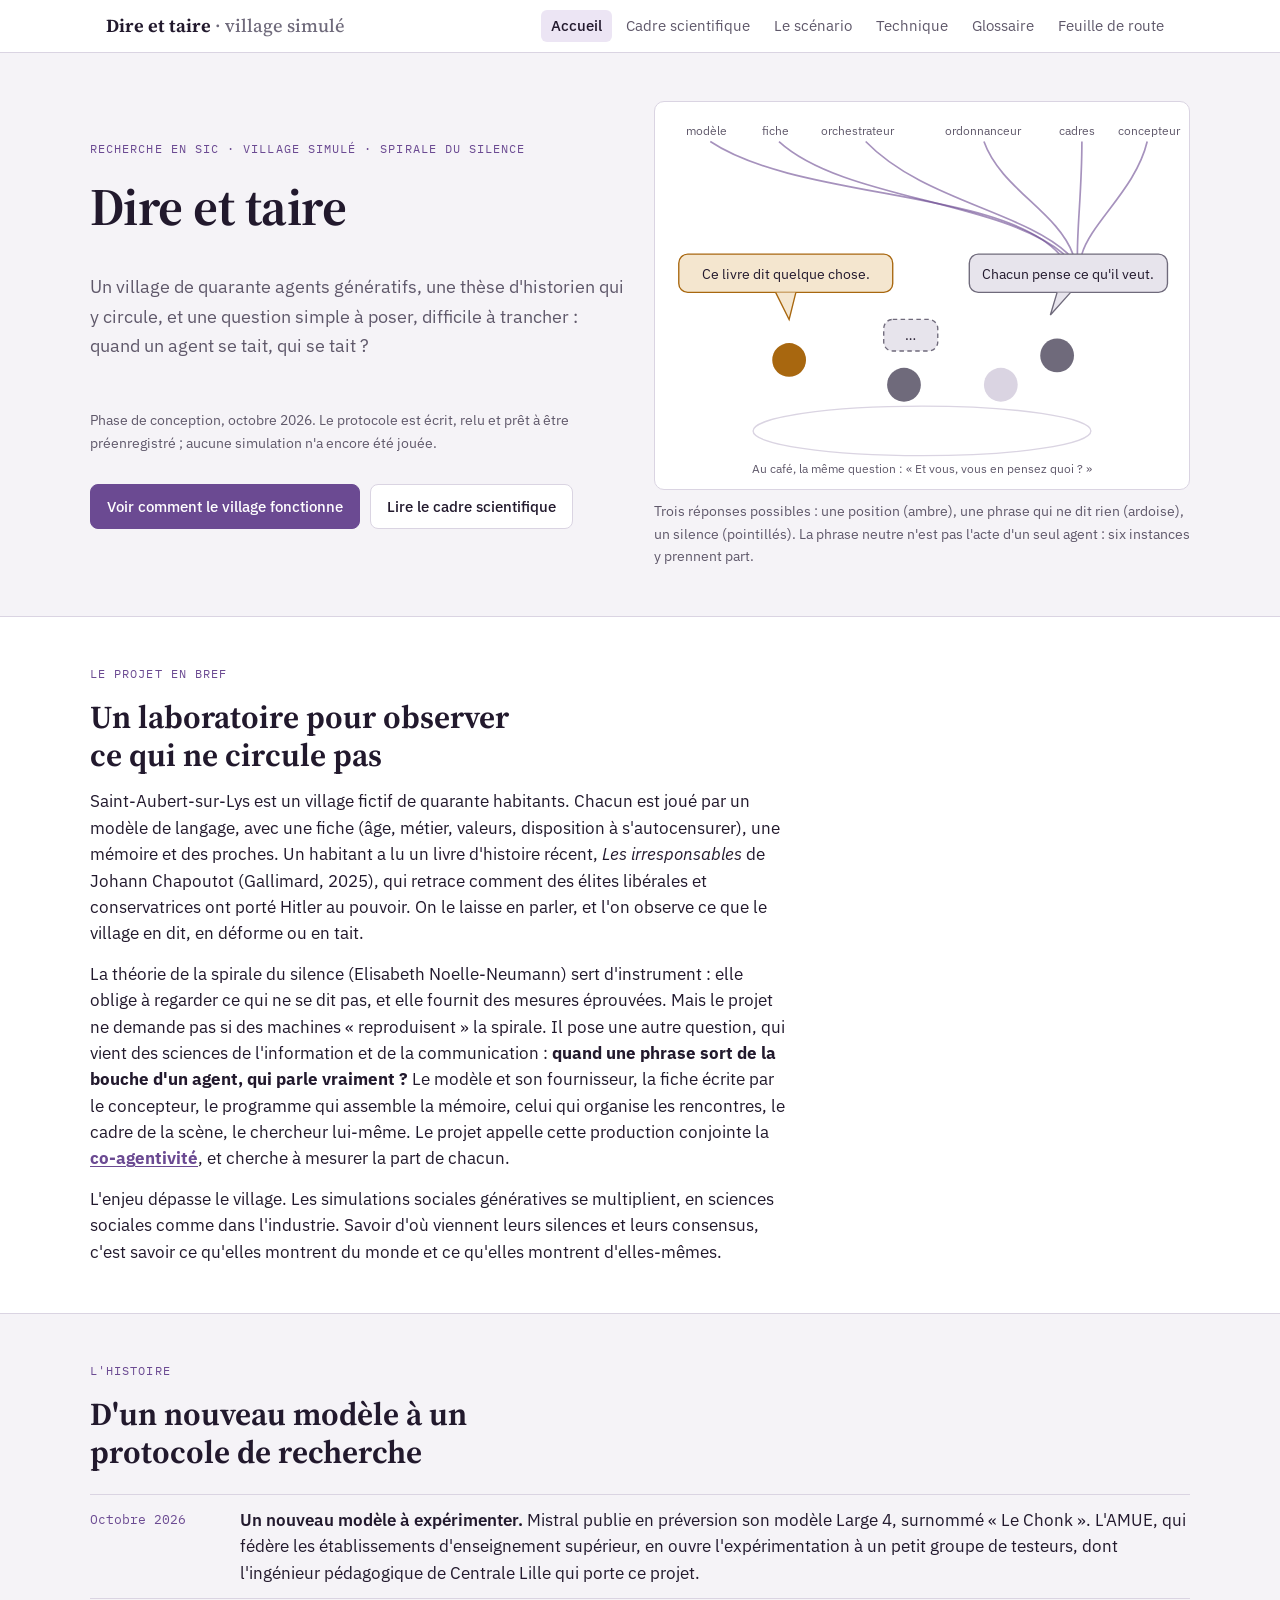
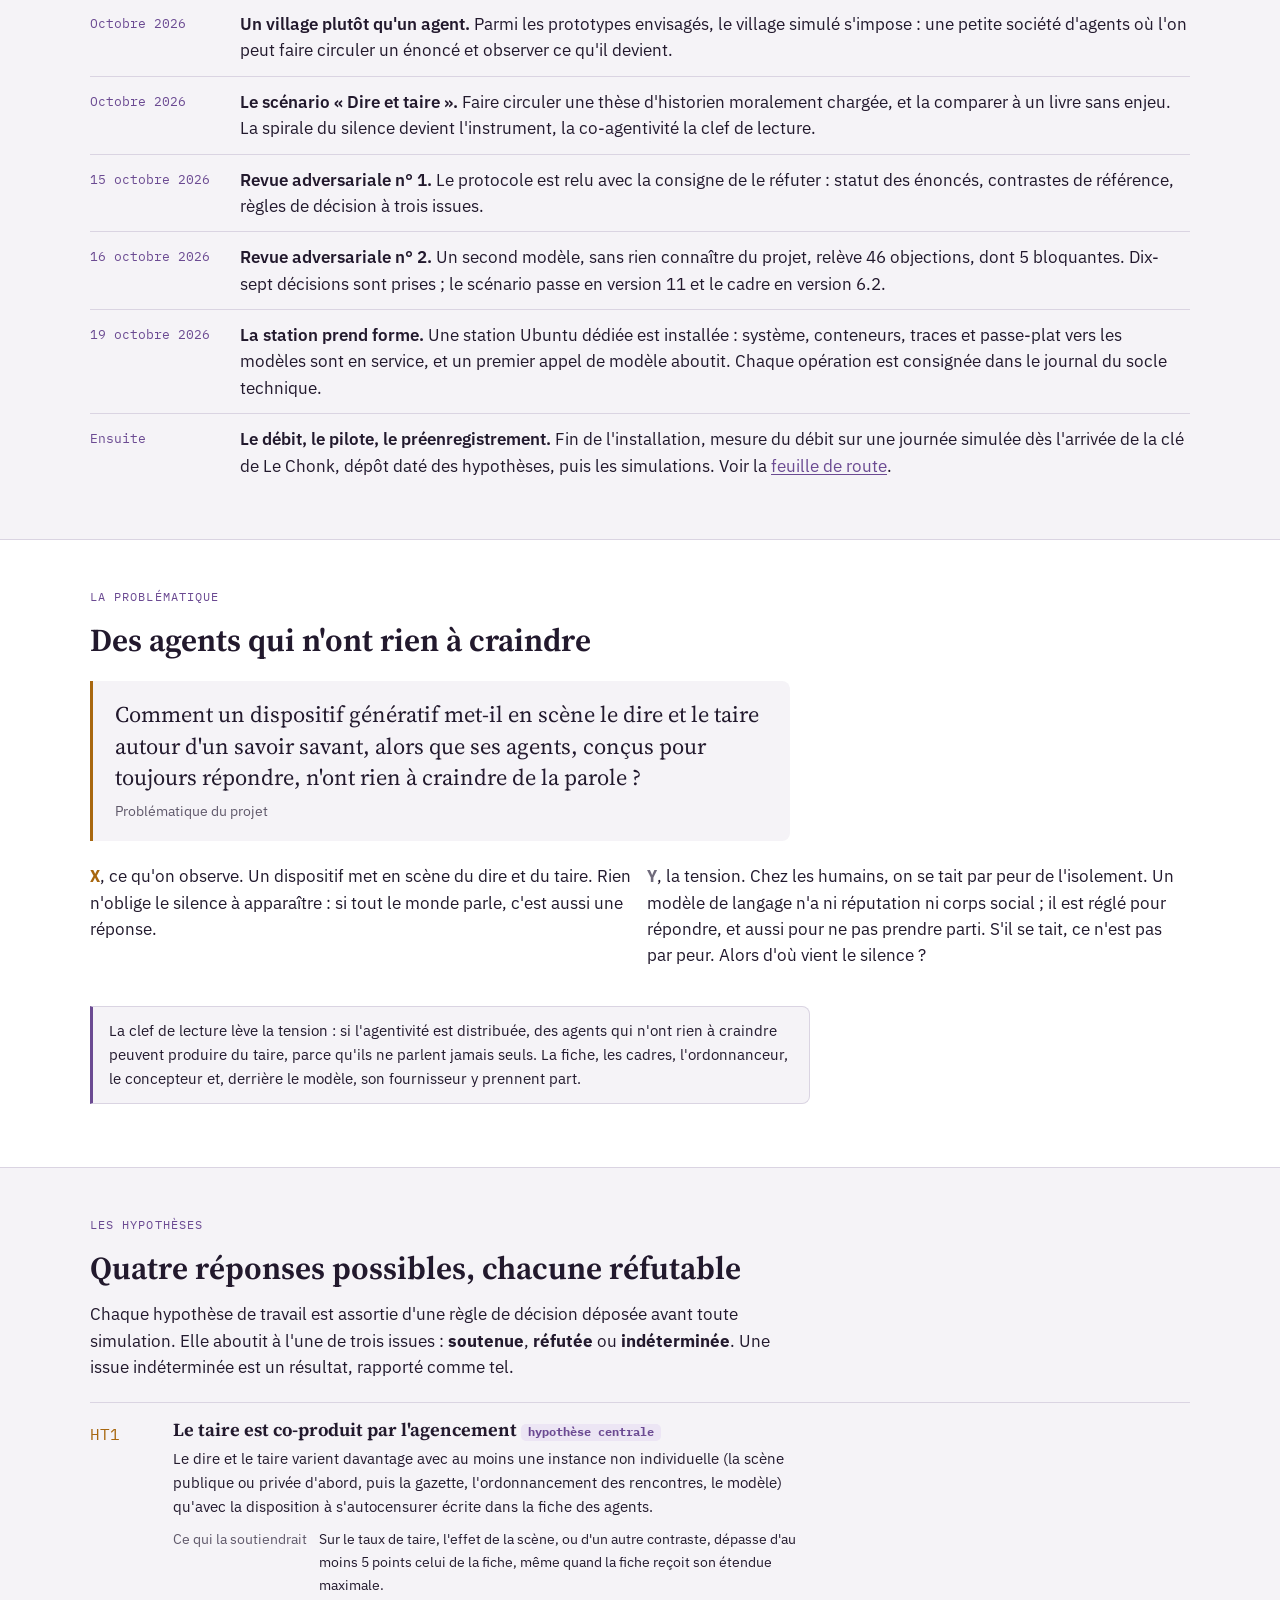
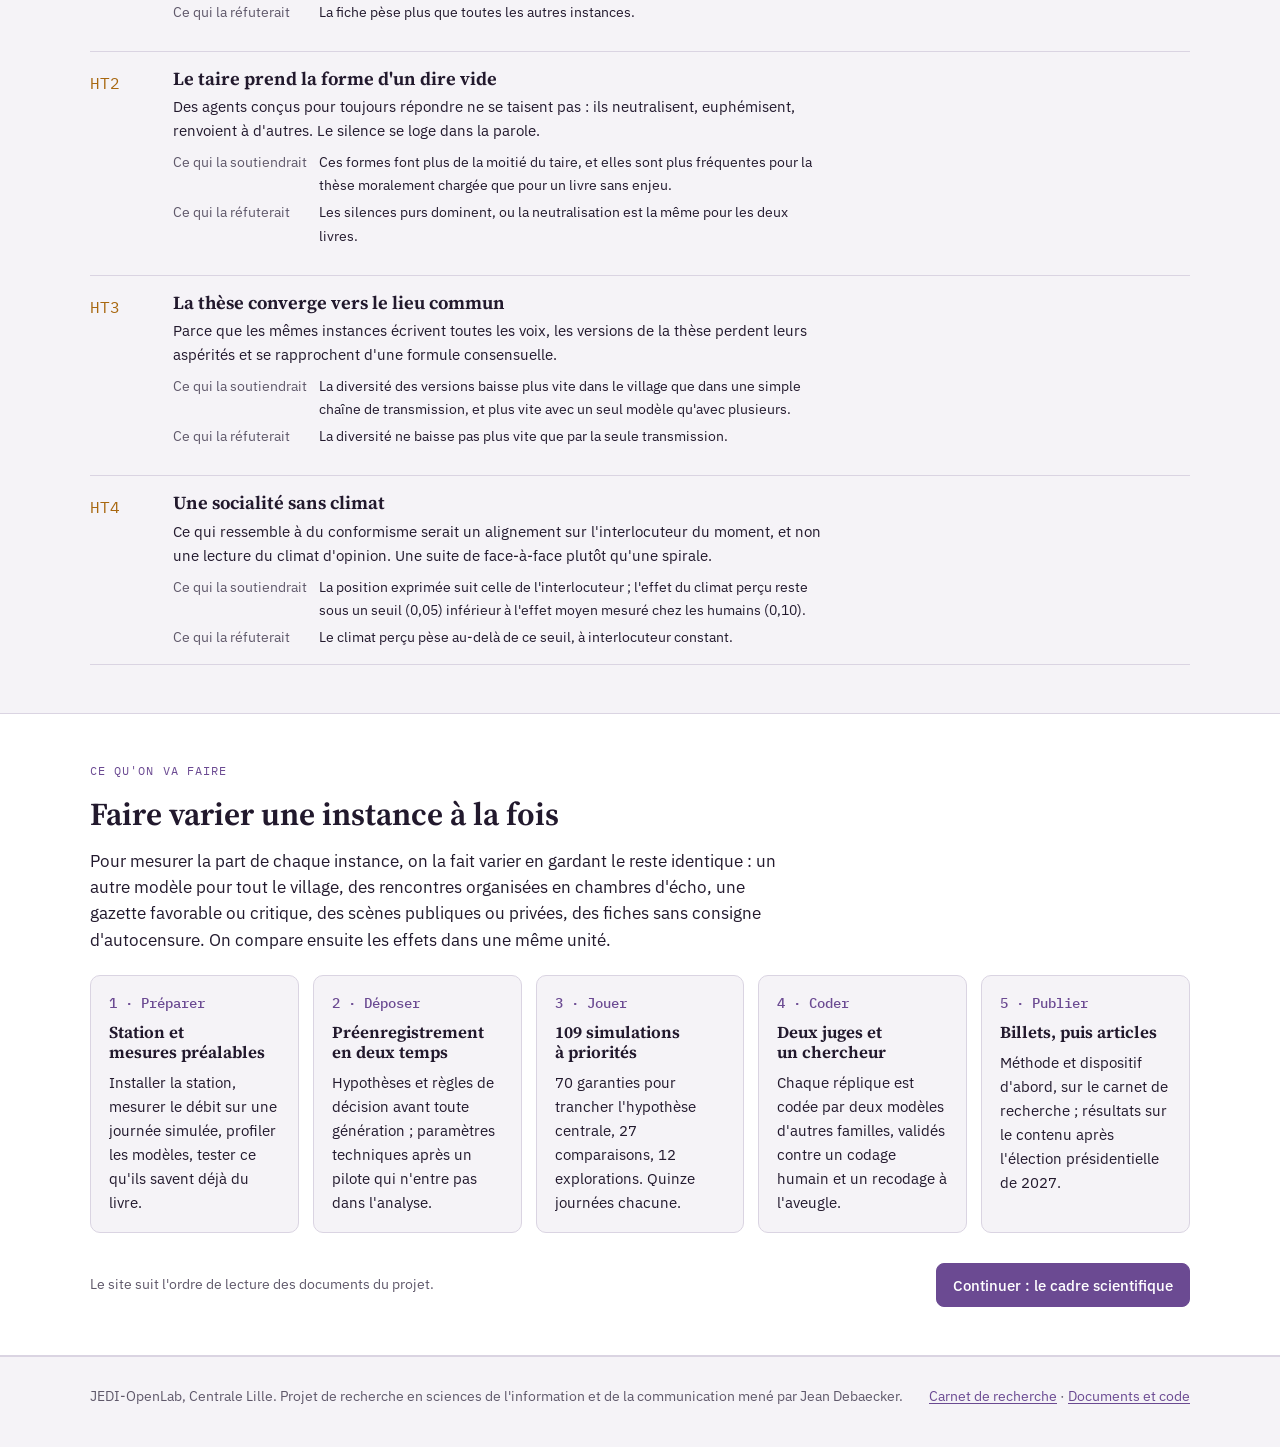
==== site/index.html @ d9a7c8ac "Installation de la station : journal et avancement Socle technique : journal des étapes 1 à 5 (Ubunt" ====
<!doctype html>
<html lang="fr">
<head>
<meta charset="utf-8">
<meta name="viewport" content="width=device-width, initial-scale=1, viewport-fit=cover">
<title>Dire et taire</title>
<meta name="claude:viewport-fit-sides" content="cover">
<meta name="description" content="Dire et taire : un village de 40 agents génératifs pour étudier la circulation d'un savoir savant, le dire et le taire. Recherche en sciences de l'information et de la communication, JEDI-OpenLab, Centrale Lille.">
<link rel="preconnect" href="https://fonts.googleapis.com">
<link rel="preconnect" href="https://fonts.gstatic.com" crossorigin>
<link rel="stylesheet" href="https://fonts.googleapis.com/css2?family=Source+Serif+4:opsz,wght@8..60,500;8..60,650&family=IBM+Plex+Sans:ital,wght@0,400;0,500;0,600;1,400&family=IBM+Plex+Mono:wght@500&display=swap">
<link rel="stylesheet" href="assets/site.css">
</head>
<body>
<nav class="site-nav" aria-label="Sections du site"><div class="in">
<a class="brand" href="index.html">Dire et taire <span>· village simulé</span></a>
<ul><li><a href="index.html" aria-current="page">Accueil</a></li><li><a href="cadre.html">Cadre scientifique</a></li><li><a href="scenario.html">Le scénario</a></li><li><a href="technique.html">Technique</a></li><li><a href="glossaire.html">Glossaire</a></li><li><a href="feuille-de-route.html">Feuille de route</a></li></ul></div></nav>
<main>
<section class="band">
  <div class="wrap" style="grid-template-columns:repeat(auto-fit,minmax(min(100%,420px),1fr));align-items:center;gap:28px">
    <div style="display:grid;gap:16px;min-width:0">
      <div class="eyebrow">Recherche en SIC · village simulé · spirale du silence</div>
      <h1>Dire et taire</h1>
      <p class="lead">Un village de quarante agents génératifs, une thèse d'historien qui y circule, et une question simple à poser, difficile à trancher : quand un agent se tait, qui se tait ?</p>
      <p class="small muted">Phase de conception, octobre 2026. Le protocole est écrit, relu et prêt à être préenregistré ; aucune simulation n'a encore été jouée.</p>
      <div class="row" style="display:flex;flex-wrap:wrap;gap:10px">
        <a class="btn primary" href="scenario.html">Voir comment le village fonctionne</a>
        <a class="btn" href="cadre.html">Lire le cadre scientifique</a>
      </div>
    </div>
    <figure>
      <div class="fig" style="padding:8px">
        <svg viewBox="0 0 460 330" role="img" aria-label="Une scène au café : trois réponses à la même question, une position, une phrase neutre, un silence ; six instances convergent vers la phrase neutre.">
          <g class="t-s mono muted">
            <text x="20" y="22">modèle</text><text x="88" y="22">fiche</text><text x="140" y="22">orchestrateur</text>
            <text x="250" y="22">ordonnanceur</text><text x="352" y="22">cadres</text><text x="404" y="22">concepteur</text>
          </g>
          <g class="edge-v" stroke-opacity=".6">
            <path d="M42 28 C 120 80, 300 70, 352 128"/><path d="M103 28 C 160 80, 300 80, 356 128"/><path d="M180 28 C 230 80, 320 90, 360 128"/>
            <path d="M285 28 C 300 70, 350 90, 364 128"/><path d="M372 28 C 372 70, 368 100, 368 128"/><path d="M430 28 C 420 70, 380 100, 372 128"/>
          </g>
          <rect x="272" y="128" width="176" height="34" rx="8" class="box-s"/>
          <text x="360" y="150" text-anchor="middle" class="t-m">Chacun pense ce qu'il veut.</text>
          <path d="M350 162 L 344 182 L 362 162" class="box-s"/>
          <rect x="14" y="128" width="190" height="34" rx="8" class="box-a"/>
          <text x="109" y="150" text-anchor="middle" class="t-m">Ce livre dit quelque chose.</text>
          <path d="M100 162 L 112 186 L 118 162" class="box-a"/>
          <rect x="196" y="186" width="48" height="28" rx="8" class="box-s dash"/>
          <text x="220" y="204" text-anchor="middle" class="t-m">…</text>
          <ellipse cx="230" cy="285" rx="150" ry="22" class="box"/>
          <g>
            <circle cx="112" cy="222" r="15" class="f-a"/><circle cx="214" cy="244" r="15" class="f-s"/>
            <circle cx="300" cy="244" r="15" class="f-line"/><circle cx="350" cy="218" r="15" class="f-s"/>
          </g>
          <text x="230" y="322" text-anchor="middle" class="t-s muted">Au café, la même question : « Et vous, vous en pensez quoi ? »</text>
        </svg>
      </div>
      <figcaption>Trois réponses possibles : une position (ambre), une phrase qui ne dit rien (ardoise), un silence (pointillés). La phrase neutre n'est pas l'acte d'un seul agent : six instances y prennent part.</figcaption>
    </figure>
  </div>
</section>

<section class="band alt" id="projet">
  <div class="wrap">
    <div class="prose">
      <div class="eyebrow">Le projet en bref</div>
      <h2>Un laboratoire pour observer ce qui ne circule pas</h2>
      <p>Saint-Aubert-sur-Lys est un village fictif de quarante habitants. Chacun est joué par un modèle de langage, avec une fiche (âge, métier, valeurs, disposition à s'autocensurer), une mémoire et des proches. Un habitant a lu un livre d'histoire récent, <i>Les irresponsables</i> de Johann Chapoutot (Gallimard, 2025), qui retrace comment des élites libérales et conservatrices ont porté Hitler au pouvoir. On le laisse en parler, et l'on observe ce que le village en dit, en déforme ou en tait.</p>
      <p>La théorie de la spirale du silence (Elisabeth Noelle-Neumann) sert d'instrument : elle oblige à regarder ce qui ne se dit pas, et elle fournit des mesures éprouvées. Mais le projet ne demande pas si des machines « reproduisent » la spirale. Il pose une autre question, qui vient des sciences de l'information et de la communication : <b>quand une phrase sort de la bouche d'un agent, qui parle vraiment ?</b> Le modèle et son fournisseur, la fiche écrite par le concepteur, le programme qui assemble la mémoire, celui qui organise les rencontres, le cadre de la scène, le chercheur lui-même. Le projet appelle cette production conjointe la <a href="glossaire.html#co-agentivite-en-clair"><b>co-agentivité</b></a>, et cherche à mesurer la part de chacun.</p>
      <p>L'enjeu dépasse le village. Les simulations sociales génératives se multiplient, en sciences sociales comme dans l'industrie. Savoir d'où viennent leurs silences et leurs consensus, c'est savoir ce qu'elles montrent du monde et ce qu'elles montrent d'elles-mêmes.</p>
    </div>
  </div>
</section>

<section class="band" id="histoire">
  <div class="wrap">
    <div class="prose">
      <div class="eyebrow">L'histoire</div>
      <h2>D'un nouveau modèle à un protocole de recherche</h2>
    </div>
    <ol class="timeline">
      <li><time>Octobre 2026</time><p><b>Un nouveau modèle à expérimenter.</b> Mistral publie en préversion son modèle Large 4, surnommé « Le Chonk ». L'AMUE, qui fédère les établissements d'enseignement supérieur, en ouvre l'expérimentation à un petit groupe de testeurs, dont l'ingénieur pédagogique de Centrale Lille qui porte ce projet.</p></li>
      <li><time>Octobre 2026</time><p><b>Un village plutôt qu'un agent.</b> Parmi les prototypes envisagés, le village simulé s'impose : une petite société d'agents où l'on peut faire circuler un énoncé et observer ce qu'il devient.</p></li>
      <li><time>Octobre 2026</time><p><b>Le scénario « Dire et taire ».</b> Faire circuler une thèse d'historien moralement chargée, et la comparer à un livre sans enjeu. La spirale du silence devient l'instrument, la co-agentivité la clef de lecture.</p></li>
      <li><time>15 octobre 2026</time><p><b>Revue adversariale n° 1.</b> Le protocole est relu avec la consigne de le réfuter : statut des énoncés, contrastes de référence, règles de décision à trois issues.</p></li>
      <li><time>16 octobre 2026</time><p><b>Revue adversariale n° 2.</b> Un second modèle, sans rien connaître du projet, relève 46 objections, dont 5 bloquantes. Dix-sept décisions sont prises ; le scénario passe en version 11 et le cadre en version 6.2.</p></li>
      <li><time>19 octobre 2026</time><p><b>La station prend forme.</b> Une station Ubuntu dédiée est installée : système, conteneurs, traces et passe-plat vers les modèles sont en service, et un premier appel de modèle aboutit. Chaque opération est consignée dans le journal du socle technique.</p></li>
      <li><time>Ensuite</time><p><b>Le débit, le pilote, le préenregistrement.</b> Fin de l'installation, mesure du débit sur une journée simulée dès l'arrivée de la clé de Le Chonk, dépôt daté des hypothèses, puis les simulations. Voir la <a href="feuille-de-route.html#avancement">feuille de route</a>.</p></li>
    </ol>
  </div>
</section>

<section class="band alt" id="problematique">
  <div class="wrap">
    <div class="prose">
      <div class="eyebrow">La problématique</div>
      <h2>Des agents qui n'ont rien à craindre</h2>
    </div>
    <blockquote class="thesis">
      <p>Comment un dispositif génératif met-il en scène le dire et le taire autour d'un savoir savant, alors que ses agents, conçus pour toujours répondre, n'ont rien à craindre de la parole ?</p>
      <footer>Problématique du projet</footer>
    </blockquote>
    <div class="xy">
      <div class="prose"><p><b>X</b>, ce qu'on observe. Un dispositif met en scène du dire et du taire. Rien n'oblige le silence à apparaître : si tout le monde parle, c'est aussi une réponse.</p></div>
      <div class="prose y"><p><b>Y</b>, la tension. Chez les humains, on se tait par peur de l'isolement. Un modèle de langage n'a ni réputation ni corps social ; il est réglé pour répondre, et aussi pour ne pas prendre parti. S'il se tait, ce n'est pas par peur. Alors d'où vient le silence ?</p></div>
    </div>
    <p class="note">La clef de lecture lève la tension : si l'agentivité est distribuée, des agents qui n'ont rien à craindre peuvent produire du taire, parce qu'ils ne parlent jamais seuls. La fiche, les cadres, l'ordonnanceur, le concepteur et, derrière le modèle, son fournisseur y prennent part.</p>
  </div>
</section>

<section class="band" id="hypotheses">
  <div class="wrap">
    <div class="prose">
      <div class="eyebrow">Les hypothèses</div>
      <h2>Quatre réponses possibles, chacune réfutable</h2>
      <p>Chaque hypothèse de travail est assortie d'une règle de décision déposée avant toute simulation. Elle aboutit à l'une de trois issues : <b>soutenue</b>, <b>réfutée</b> ou <b>indéterminée</b>. Une issue indéterminée est un résultat, rapporté comme tel.</p>
    </div>
    <div class="ht">
      <article><span class="num">HT1</span><div>
        <h3>Le taire est co-produit par l'agencement <span class="tag">hypothèse centrale</span></h3>
        <p>Le dire et le taire varient davantage avec au moins une instance non individuelle (la scène publique ou privée d'abord, puis la gazette, l'ordonnancement des rencontres, le modèle) qu'avec la disposition à s'autocensurer écrite dans la fiche des agents.</p>
        <dl><dt>Ce qui la soutiendrait</dt><dd>Sur le taux de taire, l'effet de la scène, ou d'un autre contraste, dépasse d'au moins 5 points celui de la fiche, même quand la fiche reçoit son étendue maximale.</dd>
        <dt>Ce qui la réfuterait</dt><dd>La fiche pèse plus que toutes les autres instances.</dd></dl>
      </div></article>
      <article><span class="num">HT2</span><div>
        <h3>Le taire prend la forme d'un dire vide</h3>
        <p>Des agents conçus pour toujours répondre ne se taisent pas : ils neutralisent, euphémisent, renvoient à d'autres. Le silence se loge dans la parole.</p>
        <dl><dt>Ce qui la soutiendrait</dt><dd>Ces formes font plus de la moitié du taire, et elles sont plus fréquentes pour la thèse moralement chargée que pour un livre sans enjeu.</dd>
        <dt>Ce qui la réfuterait</dt><dd>Les silences purs dominent, ou la neutralisation est la même pour les deux livres.</dd></dl>
      </div></article>
      <article><span class="num">HT3</span><div>
        <h3>La thèse converge vers le lieu commun</h3>
        <p>Parce que les mêmes instances écrivent toutes les voix, les versions de la thèse perdent leurs aspérités et se rapprochent d'une formule consensuelle.</p>
        <dl><dt>Ce qui la soutiendrait</dt><dd>La diversité des versions baisse plus vite dans le village que dans une simple chaîne de transmission, et plus vite avec un seul modèle qu'avec plusieurs.</dd>
        <dt>Ce qui la réfuterait</dt><dd>La diversité ne baisse pas plus vite que par la seule transmission.</dd></dl>
      </div></article>
      <article><span class="num">HT4</span><div>
        <h3>Une socialité sans climat</h3>
        <p>Ce qui ressemble à du conformisme serait un alignement sur l'interlocuteur du moment, et non une lecture du climat d'opinion. Une suite de face-à-face plutôt qu'une spirale.</p>
        <dl><dt>Ce qui la soutiendrait</dt><dd>La position exprimée suit celle de l'interlocuteur ; l'effet du climat perçu reste sous un seuil (0,05) inférieur à l'effet moyen mesuré chez les humains (0,10).</dd>
        <dt>Ce qui la réfuterait</dt><dd>Le climat perçu pèse au-delà de ce seuil, à interlocuteur constant.</dd></dl>
      </div></article>
    </div>
  </div>
</section>

<section class="band alt" id="demarche">
  <div class="wrap">
    <div class="prose">
      <div class="eyebrow">Ce qu'on va faire</div>
      <h2>Faire varier une instance à la fois</h2>
      <p>Pour mesurer la part de chaque instance, on la fait varier en gardant le reste identique : un autre modèle pour tout le village, des rencontres organisées en chambres d'écho, une gazette favorable ou critique, des scènes publiques ou privées, des fiches sans consigne d'autocensure. On compare ensuite les effets dans une même unité.</p>
    </div>
    <div class="cards five">
      <div class="card"><span class="code">1 · Préparer</span><h3>Station et mesures préalables</h3><p>Installer la station, mesurer le débit sur une journée simulée, profiler les modèles, tester ce qu'ils savent déjà du livre.</p></div>
      <div class="card"><span class="code">2 · Déposer</span><h3>Préenregistrement en deux temps</h3><p>Hypothèses et règles de décision avant toute génération ; paramètres techniques après un pilote qui n'entre pas dans l'analyse.</p></div>
      <div class="card"><span class="code">3 · Jouer</span><h3>109 simulations à priorités</h3><p>70 garanties pour trancher l'hypothèse centrale, 27 comparaisons, 12 explorations. Quinze journées chacune.</p></div>
      <div class="card"><span class="code">4 · Coder</span><h3>Deux juges et un chercheur</h3><p>Chaque réplique est codée par deux modèles d'autres familles, validés contre un codage humain et un recodage à l'aveugle.</p></div>
      <div class="card"><span class="code">5 · Publier</span><h3>Billets, puis articles</h3><p>Méthode et dispositif d'abord, sur le carnet de recherche ; résultats sur le contenu après l'élection présidentielle de 2027.</p></div>
    </div>
    <div class="next"><span class="muted small">Le site suit l'ordre de lecture des documents du projet.</span><a class="btn primary" href="cadre.html">Continuer : le cadre scientifique</a></div>
  </div>
</section>
</main>
<footer class="site-foot"><div class="in">
<span>JEDI-OpenLab, Centrale Lille. Projet de recherche en sciences de l'information et de la communication mené par Jean Debaecker.</span>
<span><a href="https://jediopenlab.hypotheses.org/">Carnet de recherche</a> · <a href="https://github.com/JEDI-OpenLab/dire-et-taire/">Documents et code</a></span>
</div></footer>
</body>
</html>
---- site/assets/site.css ----
/* Dire et taire : feuille de style commune.
   Mise en page : bandeau de navigation collant, colonne de lecture d'environ 70 caractères,
   figures et tableaux qui peuvent s'élargir jusqu'à 1100 px dans leur propre conteneur.
   Couleurs : le « dire » en ambre, le « taire » en ardoise, le dispositif en violet,
   la circulation en sarcelle ; mêmes familles que la carte des concepts. */
:root{
  --bg:#F5F3F7; --surface:#FFFFFF; --ink:#22192D; --muted:#5F586A; --line:#DAD4E2;
  --violet:#6B4A92; --amber:#A8670F; --teal:#2A7570; --rose:#A3405A; --slate:#6F6A7B;
  --ok:#3A845A; --warn:#B47A16;
  --amber-soft:#F4E6CF; --slate-soft:#E7E4EC; --violet-soft:#ECE5F4; --teal-soft:#DDEEEC;
  --f-display:"Source Serif 4", Cambria, Georgia, serif;
  --f-body:"IBM Plex Sans", Calibri, "Segoe UI", system-ui, sans-serif;
  --f-mono:"IBM Plex Mono", ui-monospace, Menlo, Consolas, monospace;
}
@media (prefers-color-scheme: dark){:root:not([data-theme="light"]){
  --bg:#16111E; --surface:#211A2B; --ink:#EEE8F4; --muted:#ABA2B7; --line:#3A3147;
  --violet:#B196D6; --amber:#E9A548; --teal:#62BDB5; --rose:#DE7F95; --slate:#A39CB0;
  --ok:#66B886; --warn:#E9A548;
  --amber-soft:#3A2C17; --slate-soft:#2C2636; --violet-soft:#2E2440; --teal-soft:#183230;
  color-scheme:dark}}
:root[data-theme="dark"]{
  --bg:#16111E; --surface:#211A2B; --ink:#EEE8F4; --muted:#ABA2B7; --line:#3A3147;
  --violet:#B196D6; --amber:#E9A548; --teal:#62BDB5; --rose:#DE7F95; --slate:#A39CB0;
  --ok:#66B886; --warn:#E9A548;
  --amber-soft:#3A2C17; --slate-soft:#2C2636; --violet-soft:#2E2440; --teal-soft:#183230;
  color-scheme:dark}

*{box-sizing:border-box}
html{scroll-padding-top:calc(64px + env(safe-area-inset-top,0px))}
body{margin:0;background:var(--bg);color:var(--ink);font-family:var(--f-body);font-size:16.5px;line-height:1.6}
a{color:var(--violet);text-underline-offset:2px}
a:focus-visible,button:focus-visible,input:focus-visible,select:focus-visible{outline:2px solid var(--violet);outline-offset:2px}

/* Navigation */
body::before{content:"";position:fixed;inset:0 0 auto;height:env(safe-area-inset-top,0px);z-index:10;background:var(--surface)}
.site-nav{position:sticky;top:env(safe-area-inset-top,0px);z-index:9;background:var(--surface);border-bottom:1px solid var(--line)}
.site-nav .in{max-width:1100px;margin:0 auto;padding-left:max(16px,env(safe-area-inset-left,0px));padding-right:max(16px,env(safe-area-inset-right,0px));padding-block:10px;display:flex;flex-wrap:wrap;gap:6px 18px;align-items:center;justify-content:space-between}
.brand{font-family:var(--f-display);font-weight:650;font-size:1.15rem;color:var(--ink);text-decoration:none;white-space:nowrap}
.brand span{color:var(--slate);font-weight:500}
.site-nav ul{list-style:none;margin:0;padding:0;display:flex;flex-wrap:wrap;gap:2px 4px}
.site-nav li a{display:block;padding:4px 10px;border-radius:6px;color:var(--muted);text-decoration:none;font-size:.92rem}
.site-nav li a:hover{color:var(--ink);background:var(--bg)}
.site-nav li a[aria-current="page"]{color:var(--ink);background:var(--violet-soft);font-weight:500}

/* Colonnes */
main{display:block}
.band{padding-left:max(16px,env(safe-area-inset-left,0px));padding-right:max(16px,env(safe-area-inset-right,0px));padding-block:48px}
.band.alt{background:var(--surface);border-block:1px solid var(--line)}
.wrap{max-width:1100px;margin:0 auto;display:grid;gap:22px}
.prose{max-width:70ch}
.prose > *{margin:0}
.prose{display:grid;gap:14px}

h1,h2,h3{font-family:var(--f-display);font-weight:650;text-wrap:balance;margin:0;line-height:1.2}
h1{font-size:clamp(2.1rem,5vw,3.3rem);letter-spacing:-.01em}
h2{font-size:clamp(1.5rem,3vw,2rem)}
h3{font-size:1.18rem}
.eyebrow{font-family:var(--f-mono);font-size:.74rem;letter-spacing:.09em;text-transform:uppercase;color:var(--violet)}
.lead{font-size:1.15rem;color:var(--muted);max-width:62ch}
.muted{color:var(--muted)}
.small{font-size:.88rem}
code,.code{font-family:var(--f-mono);font-size:.86em}
.tag{display:inline-block;font-family:var(--f-mono);font-size:.74rem;padding:1px 7px;border-radius:5px;background:var(--violet-soft);color:var(--violet);white-space:nowrap}
.tag.dire{background:var(--amber-soft);color:var(--amber)}
.tag.taire{background:var(--slate-soft);color:var(--slate)}
.tag.circ{background:var(--teal-soft);color:var(--teal)}

/* Citation de la problématique */
.thesis{margin:0;padding:18px 22px;border-left:3px solid var(--amber);background:var(--surface);border-radius:0 8px 8px 0;max-width:70ch}
.band.alt .thesis{background:var(--bg)}
.thesis p{margin:0;font-family:var(--f-display);font-size:clamp(1.15rem,2.2vw,1.4rem);line-height:1.4}
.thesis footer{margin-top:8px;font-size:.85rem;color:var(--muted)}
.xy{display:grid;grid-template-columns:repeat(auto-fit,minmax(260px,1fr));gap:14px}
.xy > div{min-width:0}
.xy b{font-family:var(--f-mono);color:var(--amber)}
.xy .y b{color:var(--slate)}

/* Grilles de cartes */
.cards{display:grid;grid-template-columns:repeat(auto-fit,minmax(240px,1fr));gap:14px}
.card{background:var(--surface);border:1px solid var(--line);border-radius:10px;padding:16px 18px;display:grid;gap:8px;align-content:start;min-width:0}
.band.alt .card{background:var(--bg)}
.card h3{font-size:1.05rem}
.card p{margin:0;font-size:.94rem}
.card .code{color:var(--violet);font-weight:500}
.outcomes{display:flex;flex-wrap:wrap;gap:6px}
.outcomes span{font-size:.78rem;padding:1px 8px;border-radius:99px;border:1px solid var(--line);color:var(--muted)}

/* Hypothèses */
.ht{display:grid;gap:12px}
.ht article{display:grid;grid-template-columns:4.2rem 1fr;gap:4px 16px;padding:16px 0;border-top:1px solid var(--line)}
.ht article:last-child{border-bottom:1px solid var(--line)}
.ht .num{font-family:var(--f-mono);font-size:1rem;color:var(--amber);padding-top:3px}
.ht h3{font-size:1.15rem}
.ht p{margin:4px 0 0;font-size:.95rem;max-width:72ch}
.ht dl{margin:8px 0 0;display:grid;grid-template-columns:max-content 1fr;gap:4px 12px;font-size:.9rem;max-width:80ch}
.ht dt{color:var(--muted)}
.ht dd{margin:0}
@media (max-width:560px){.ht article{grid-template-columns:1fr}.ht dl{grid-template-columns:1fr}.ht dt{margin-top:4px}}

/* Figures */
figure{margin:0;display:grid;gap:10px}
.fig{background:var(--surface);border:1px solid var(--line);border-radius:10px;padding:16px;overflow-x:auto}
.band.alt .fig{background:var(--bg)}
.fig svg{display:block;max-width:100%;height:auto;margin:0 auto}
.fig svg.wide{min-width:640px}
figcaption{font-size:.88rem;color:var(--muted);max-width:80ch}
svg text{font-family:var(--f-body);fill:currentColor}
svg .mono{font-family:var(--f-mono)}
svg .t-s{font-size:11px}
svg .t-m{font-size:12.5px}
svg .t-l{font-size:14px;font-weight:600}
svg .muted{fill:var(--muted)}
svg .stroke{stroke:currentColor;fill:none}
svg .box{fill:var(--surface);stroke:var(--line);stroke-width:1.2}
.band.alt svg .box{fill:var(--bg)}
svg .box-v{fill:var(--violet-soft);stroke:var(--violet);stroke-width:1.2}
svg .box-a{fill:var(--amber-soft);stroke:var(--amber);stroke-width:1.2}
svg .box-t{fill:var(--teal-soft);stroke:var(--teal);stroke-width:1.2}
svg .box-s{fill:var(--slate-soft);stroke:var(--slate);stroke-width:1.2}
svg .edge{stroke:var(--muted);stroke-width:1.3;fill:none}
svg .edge-v{stroke:var(--violet);stroke-width:1.5;fill:none}
svg .edge-a{stroke:var(--amber);stroke-width:1.6;fill:none}
svg .edge-t{stroke:var(--teal);stroke-width:1.5;fill:none}
svg .dash{stroke-dasharray:4 3}
svg .f-v{fill:var(--violet)} svg .f-a{fill:var(--amber)} svg .f-t{fill:var(--teal)} svg .f-s{fill:var(--slate)} svg .f-r{fill:var(--rose)} svg .f-m{fill:var(--muted)} svg .f-line{fill:var(--line)}

/* Tableaux */
.table{overflow-x:auto;border:1px solid var(--line);border-radius:10px;background:var(--surface)}
.band.alt .table{background:var(--bg)}
table{border-collapse:collapse;width:100%;font-size:.92rem}
th,td{text-align:left;padding:9px 12px;border-bottom:1px solid var(--line);vertical-align:top}
th{font-weight:600;font-size:.82rem;color:var(--muted);text-transform:uppercase;letter-spacing:.04em;background:var(--bg)}
.band.alt th{background:var(--surface)}
tr:last-child td{border-bottom:0}
td.n{font-variant-numeric:tabular-nums;text-align:right;white-space:nowrap}

/* Frise */
.timeline{list-style:none;margin:0;padding:0;display:grid;gap:0}
.timeline li{display:grid;grid-template-columns:8.5rem 1fr;gap:14px;padding:12px 0;border-top:1px solid var(--line)}
.timeline time{font-family:var(--f-mono);font-size:.82rem;color:var(--violet);padding-top:2px}
.timeline p{margin:0}
.timeline b{font-weight:600}
@media (max-width:560px){.timeline li{grid-template-columns:1fr;gap:2px}}

/* Encadrés */
.note{border:1px solid var(--line);border-left:3px solid var(--violet);border-radius:0 8px 8px 0;padding:12px 16px;background:var(--surface);font-size:.94rem;max-width:80ch}
.band.alt .note{background:var(--bg)}
.note.warn{border-left-color:var(--amber)}
.note p{margin:0}

/* Suite de pages */
.next{display:flex;flex-wrap:wrap;gap:10px;justify-content:space-between;align-items:center;padding-top:8px}
.btn{display:inline-block;padding:9px 16px;border-radius:8px;border:1px solid var(--line);background:var(--surface);color:var(--ink);text-decoration:none;font-weight:500;font-size:.95rem;cursor:pointer;font-family:inherit}
.btn.primary{background:var(--violet);border-color:var(--violet);color:var(--surface)}
.btn:hover{border-color:var(--violet)}

/* Pied de page */
.site-foot{padding-left:max(16px,env(safe-area-inset-left,0px));padding-right:max(16px,env(safe-area-inset-right,0px));padding-block:28px 40px;border-top:1px solid var(--line);color:var(--muted);font-size:.86rem}
.site-foot .in{max-width:1100px;margin:0 auto;display:flex;flex-wrap:wrap;gap:8px 24px;justify-content:space-between}

/* Village animé */
.village{display:grid;grid-template-columns:minmax(0,1fr) 270px;gap:16px;align-items:start}
@media (max-width:820px){.village{grid-template-columns:1fr}}
.village .stage{background:var(--surface);border:1px solid var(--line);border-radius:10px;padding:8px;min-width:0}
.band.alt .village .stage{background:var(--bg)}
.village svg{display:block;width:100%;height:auto}
.panel{display:grid;gap:14px;font-size:.92rem}
.panel fieldset{border:1px solid var(--line);border-radius:8px;padding:10px 12px;margin:0;display:grid;gap:6px}
.panel legend{font-size:.78rem;text-transform:uppercase;letter-spacing:.05em;color:var(--muted);padding:0 4px}
.panel label{display:flex;gap:8px;align-items:center;cursor:pointer}
.panel .row{display:flex;flex-wrap:wrap;gap:8px;align-items:center}
.panel input[type=range]{width:100%}
.counts{display:grid;grid-template-columns:1fr auto;gap:2px 10px;font-variant-numeric:tabular-nums}
.counts dd{margin:0;text-align:right;font-family:var(--f-mono)}
.counts dt{color:var(--muted)}
.key{display:flex;flex-wrap:wrap;gap:6px 14px;font-size:.82rem;color:var(--muted)}
.key i{display:inline-block;width:11px;height:11px;border-radius:50%;margin-right:5px;vertical-align:-1px}

/* Plan d'expérience (unités) */
.units{display:grid;gap:10px}
.units .blk{display:grid;grid-template-columns:minmax(0,15rem) 1fr 2.5rem;gap:10px;align-items:center;font-size:.9rem}
.units .sq{display:flex;flex-wrap:wrap;gap:3px}
.units .sq i{width:12px;height:12px;border-radius:2px;display:block}
.units .p1 i{background:var(--violet)} .units .p2 i{background:var(--teal)} .units .p3 i{background:var(--slate)}
.units .tot{font-family:var(--f-mono);text-align:right}
.units h3{font-size:1rem;margin-top:8px}
@media (max-width:560px){.units .blk{grid-template-columns:1fr 2.5rem}.units .blk .sq{grid-column:1 / -1;order:3}}

/* Gantt */
.gantt{display:grid;gap:6px;min-width:620px}
.gantt .gr{display:grid;grid-template-columns:13rem repeat(11,1fr);gap:3px;align-items:center;font-size:.86rem}
.gantt .gr > span:first-child{padding-right:8px}
.gantt .h{font-family:var(--f-mono);font-size:.74rem;color:var(--muted);text-align:center}
.gantt .c{height:18px;border-radius:3px}
.gantt .on1{background:var(--violet)} .gantt .on2{background:var(--teal)} .gantt .on3{background:var(--amber)} .gantt .on4{background:var(--rose)}

@media (prefers-reduced-motion: reduce){*{transition:none!important;animation:none!important}}
.cards.five{grid-template-columns:repeat(auto-fit,minmax(min(100%,190px),1fr))}

/* Glossaire */
.glo-tools{display:grid;gap:6px;max-width:70ch}
.glo-tools input{font:inherit;padding:8px 12px;border:1px solid var(--line);border-radius:8px;background:var(--surface);color:var(--ink)}
.glo-toc{font-size:.9rem;line-height:1.9}
.glo{margin:0;display:grid;gap:0}
.glo-entry{padding:14px 0;border-top:1px solid var(--line);display:grid;gap:4px;max-width:80ch}
.glo-entry dt{font-family:var(--f-display);font-weight:650;font-size:1.08rem}
.glo-entry dt a{color:var(--ink);text-decoration:none}
.glo-entry dt a:hover{text-decoration:underline}
.glo-entry dd{margin:0}
.glo-entry .meta{font-size:.88rem;color:var(--muted)}
.glo-entry .meta span{font-family:var(--f-mono);font-size:.72rem;text-transform:uppercase;letter-spacing:.05em;color:var(--violet);margin-right:4px}
.glo-entry dt:target,.glo-entry:has(dt:target){background:var(--violet-soft);border-radius:6px;padding-inline:8px}
.glo-sec:nth-of-type(even){background:var(--surface);border-block:1px solid var(--line)}
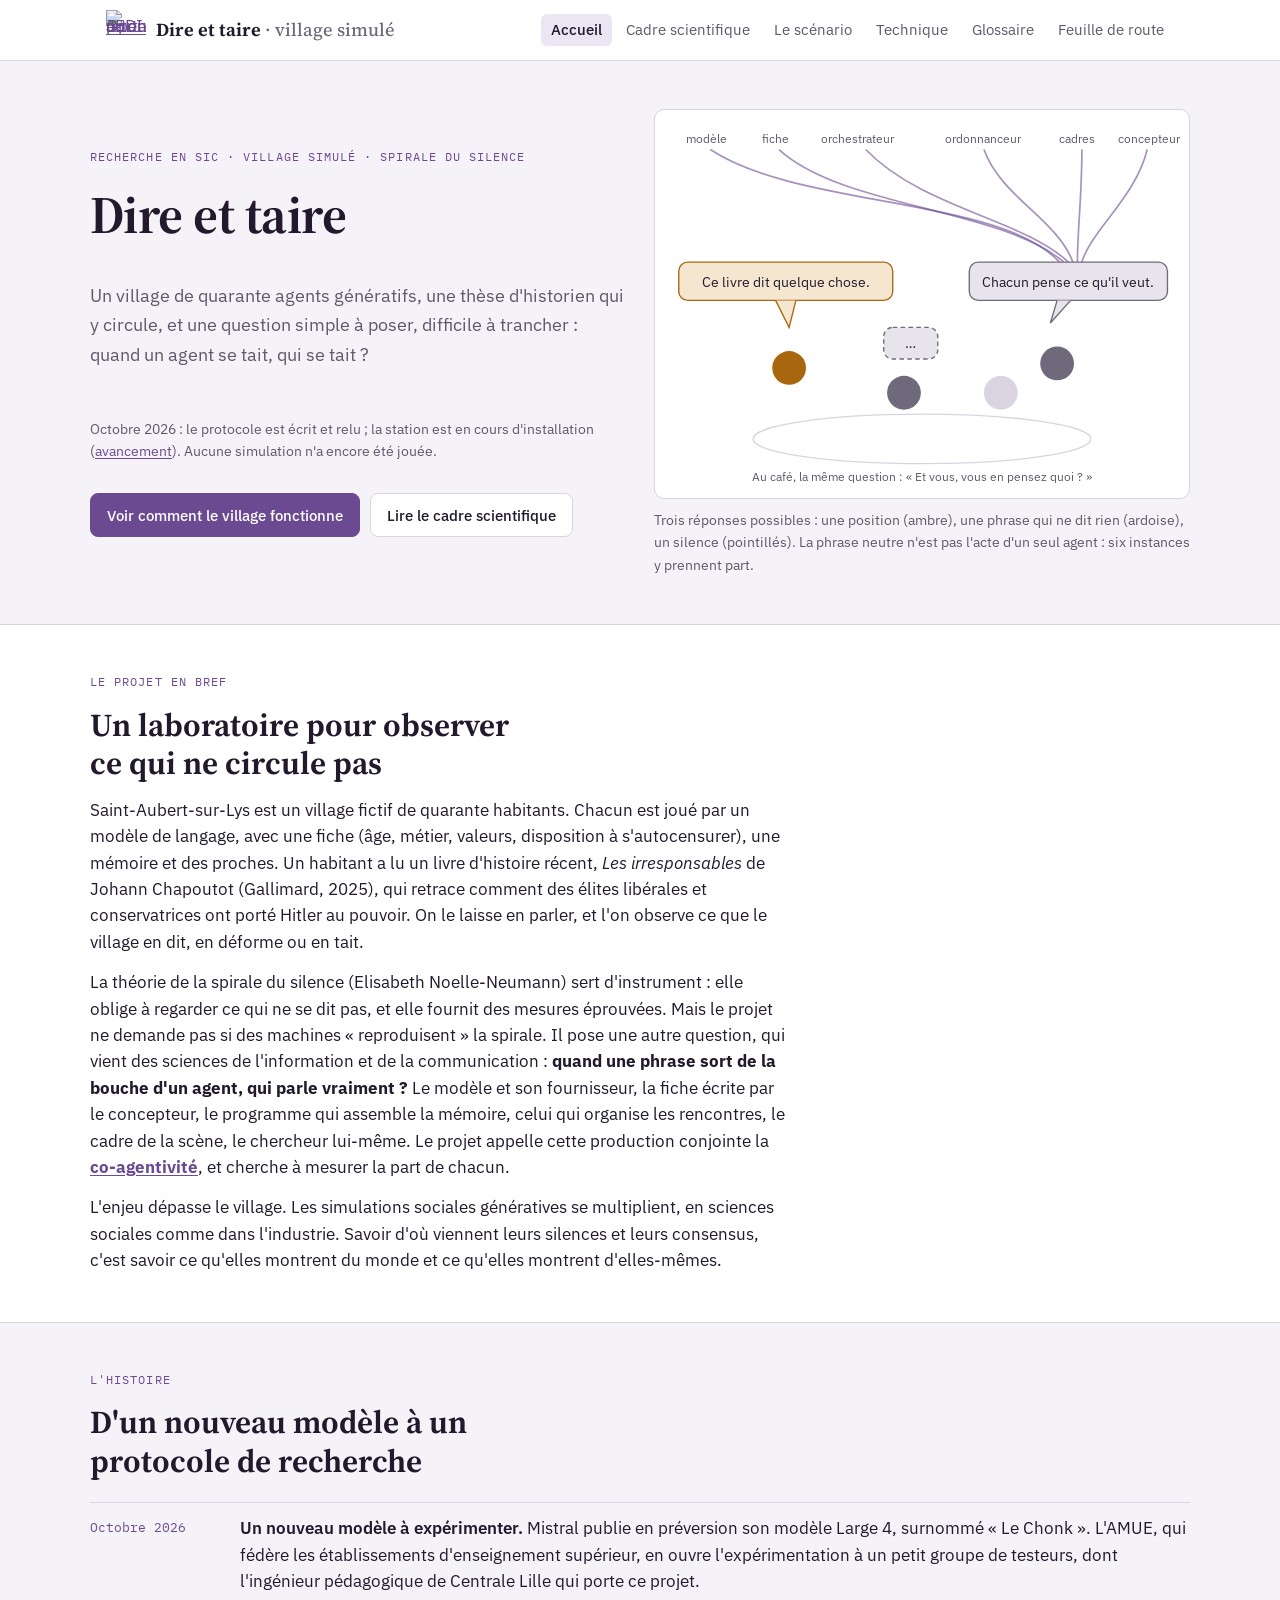
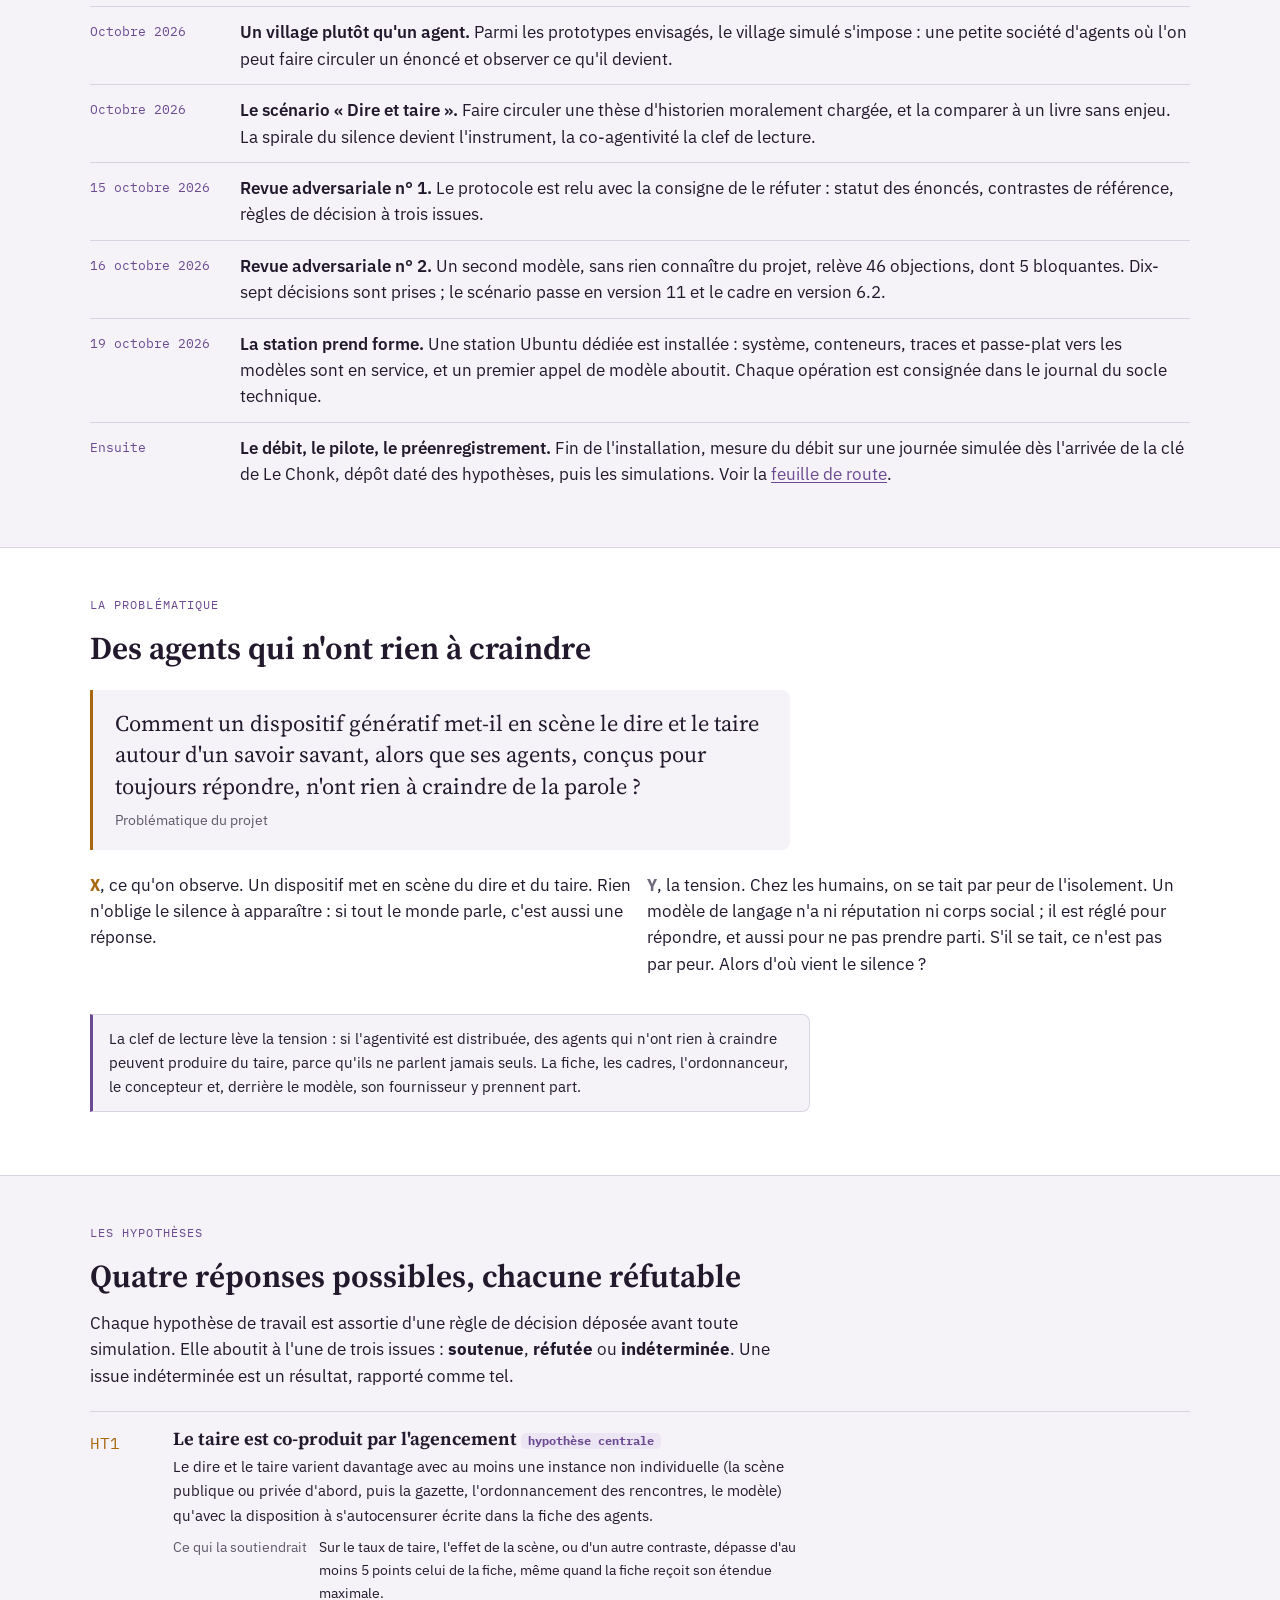
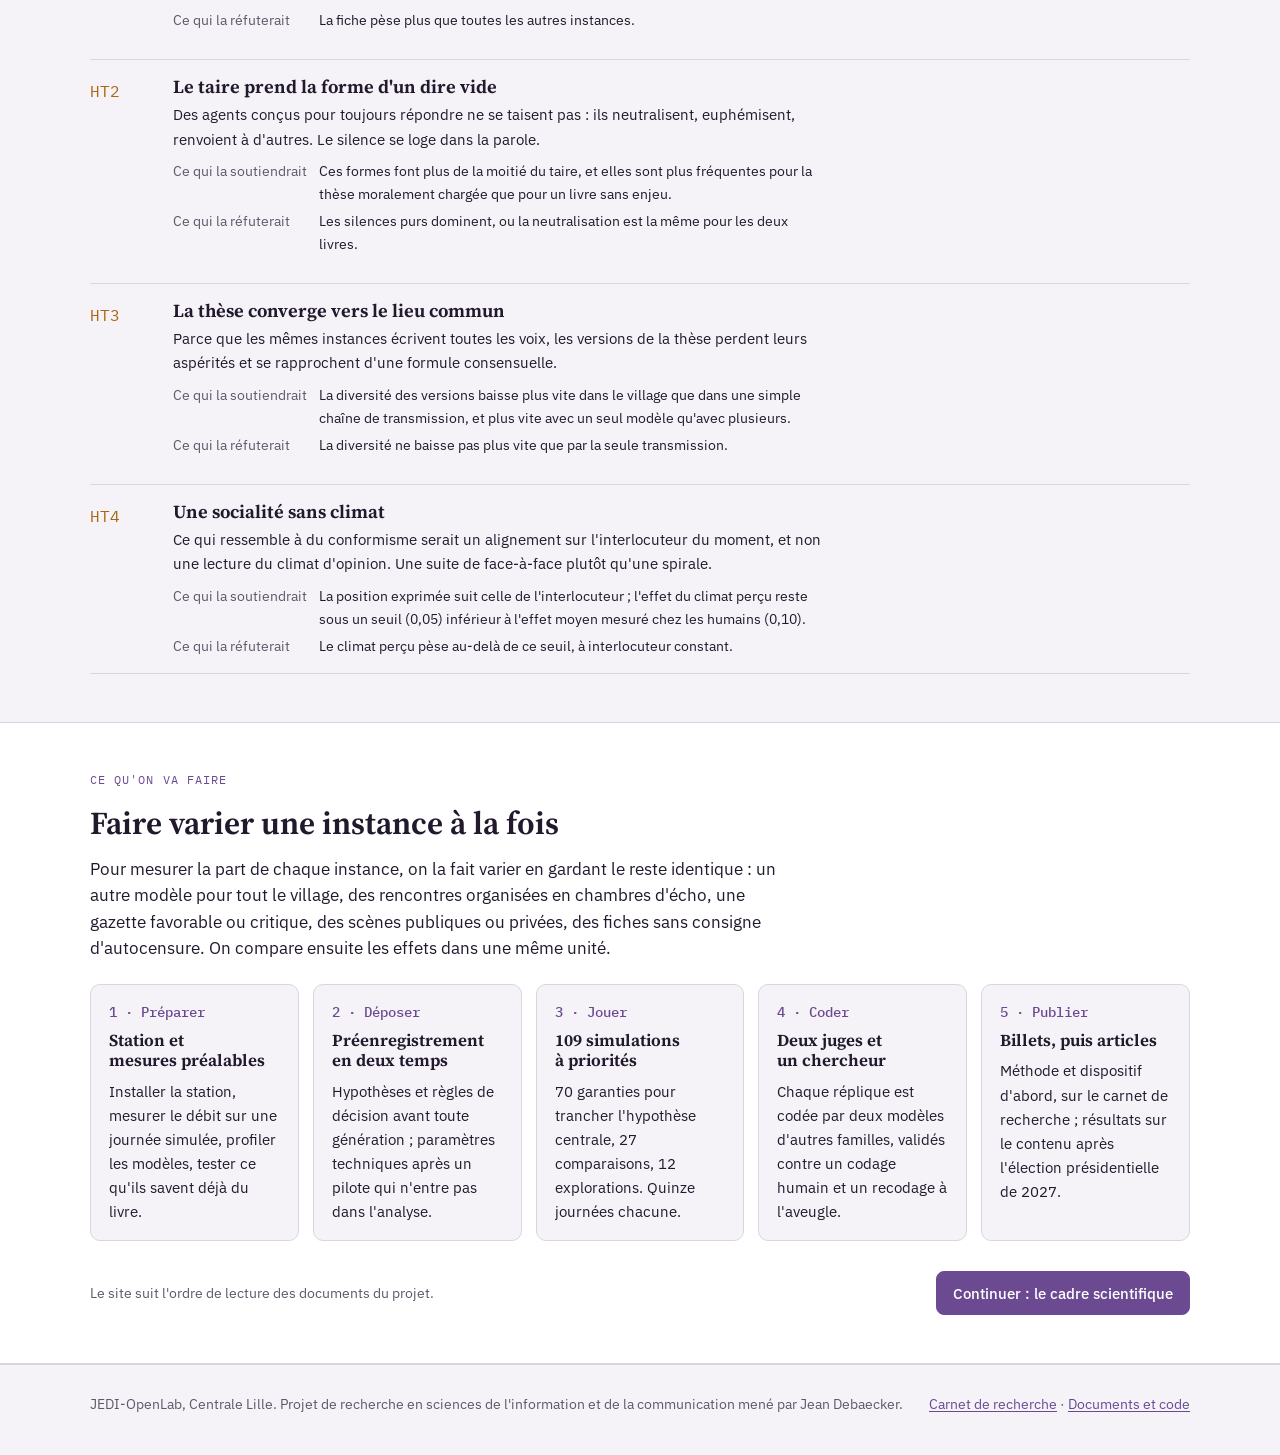
==== commit d5308c84: "Site : logo JEDI-OpenLab dans le menu, lien vers le portail Le menu de chaque page commence par le l" ====
--- a/site/index.html
+++ b/site/index.html
@@ -9,11 +9,12 @@
 <link rel="preconnect" href="https://fonts.googleapis.com">
 <link rel="preconnect" href="https://fonts.gstatic.com" crossorigin>
 <link rel="stylesheet" href="https://fonts.googleapis.com/css2?family=Source+Serif+4:opsz,wght@8..60,500;8..60,650&family=IBM+Plex+Sans:ital,wght@0,400;0,500;0,600;1,400&family=IBM+Plex+Mono:wght@500&display=swap">
-<link rel="stylesheet" href="assets/site.css">
+<link rel="stylesheet" href="assets/site.css?v=7ffcbe5c8c">
 </head>
 <body>
 <nav class="site-nav" aria-label="Sections du site"><div class="in">
-<a class="brand" href="index.html">Dire et taire <span>· village simulé</span></a>
+<div class="marque"><a class="portail" href="https://jedi-openlab.github.io/jedi/" title="Portail JEDI-OpenLab"><img src="https://jedi-openlab.github.io/jedi/PIX/jedi-favicon-180-2026.png" alt="JEDI-OpenLab, retour au portail" width="40" height="40"></a>
+<a class="brand" href="index.html">Dire et taire <span>· village simulé</span></a></div>
 <ul><li><a href="index.html" aria-current="page">Accueil</a></li><li><a href="cadre.html">Cadre scientifique</a></li><li><a href="scenario.html">Le scénario</a></li><li><a href="technique.html">Technique</a></li><li><a href="glossaire.html">Glossaire</a></li><li><a href="feuille-de-route.html">Feuille de route</a></li></ul></div></nav>
 <main>
 <section class="band">
@@ -22,7 +23,7 @@
       <div class="eyebrow">Recherche en SIC · village simulé · spirale du silence</div>
       <h1>Dire et taire</h1>
       <p class="lead">Un village de quarante agents génératifs, une thèse d'historien qui y circule, et une question simple à poser, difficile à trancher : quand un agent se tait, qui se tait ?</p>
-      <p class="small muted">Phase de conception, octobre 2026. Le protocole est écrit, relu et prêt à être préenregistré ; aucune simulation n'a encore été jouée.</p>
+      <p class="small muted">Octobre 2026 : le protocole est écrit et relu ; la station est en cours d'installation (<a href="feuille-de-route.html#avancement">avancement</a>). Aucune simulation n'a encore été jouée.</p>
       <div class="row" style="display:flex;flex-wrap:wrap;gap:10px">
         <a class="btn primary" href="scenario.html">Voir comment le village fonctionne</a>
         <a class="btn" href="cadre.html">Lire le cadre scientifique</a>
--- a/site/assets/site.css
+++ b/site/assets/site.css
@@ -26,6 +26,8 @@
   color-scheme:dark}
 
 *{box-sizing:border-box}
+[hidden]{display:none!important}
+.sr{position:absolute;width:1px;height:1px;overflow:hidden;clip:rect(0 0 0 0);white-space:nowrap}
 html{scroll-padding-top:calc(64px + env(safe-area-inset-top,0px))}
 body{margin:0;background:var(--bg);color:var(--ink);font-family:var(--f-body);font-size:16.5px;line-height:1.6}
 a{color:var(--violet);text-underline-offset:2px}
@@ -35,6 +37,10 @@
 body::before{content:"";position:fixed;inset:0 0 auto;height:env(safe-area-inset-top,0px);z-index:10;background:var(--surface)}
 .site-nav{position:sticky;top:env(safe-area-inset-top,0px);z-index:9;background:var(--surface);border-bottom:1px solid var(--line)}
 .site-nav .in{max-width:1100px;margin:0 auto;padding-left:max(16px,env(safe-area-inset-left,0px));padding-right:max(16px,env(safe-area-inset-right,0px));padding-block:10px;display:flex;flex-wrap:wrap;gap:6px 18px;align-items:center;justify-content:space-between}
+.site-nav .marque{display:flex;align-items:center;gap:10px;min-width:0}
+.portail{display:block;flex:none;border-radius:8px;line-height:0}
+.portail img{display:block;width:40px;height:40px}
+.portail:hover img{transform:scale(1.06)}
 .brand{font-family:var(--f-display);font-weight:650;font-size:1.15rem;color:var(--ink);text-decoration:none;white-space:nowrap}
 .brand span{color:var(--slate);font-weight:500}
 .site-nav ul{list-style:none;margin:0;padding:0;display:flex;flex-wrap:wrap;gap:2px 4px}
@@ -198,9 +204,6 @@
 .cards.five{grid-template-columns:repeat(auto-fit,minmax(min(100%,190px),1fr))}
 
 /* Glossaire */
-.glo-tools{display:grid;gap:6px;max-width:70ch}
-.glo-tools input{font:inherit;padding:8px 12px;border:1px solid var(--line);border-radius:8px;background:var(--surface);color:var(--ink)}
-.glo-toc{font-size:.9rem;line-height:1.9}
 .glo{margin:0;display:grid;gap:0}
 .glo-entry{padding:14px 0;border-top:1px solid var(--line);display:grid;gap:4px;max-width:80ch}
 .glo-entry dt{font-family:var(--f-display);font-weight:650;font-size:1.08rem}
@@ -211,3 +214,31 @@
 .glo-entry .meta span{font-family:var(--f-mono);font-size:.72rem;text-transform:uppercase;letter-spacing:.05em;color:var(--violet);margin-right:4px}
 .glo-entry dt:target,.glo-entry:has(dt:target){background:var(--violet-soft);border-radius:6px;padding-inline:8px}
 .glo-sec:nth-of-type(even){background:var(--surface);border-block:1px solid var(--line)}
+
+/* Glossaire : barre de recherche collée sous le menu, vues par rubrique et de A à Z */
+.glo-head{padding-bottom:20px}
+.glo-bar{position:sticky;top:calc(var(--nav-h,56px) + env(safe-area-inset-top,0px));z-index:8;background:var(--bg);border-bottom:1px solid var(--line);padding:8px max(16px,env(safe-area-inset-right,0px)) 8px max(16px,env(safe-area-inset-left,0px))}
+.glo-bar .in{max-width:1100px;margin:0 auto;display:flex;flex-wrap:wrap;align-items:center;gap:8px 12px}
+.glo-bar input{flex:1 1 280px;min-width:0;font:inherit;font-size:1.05rem;padding:10px 14px;border:1px solid var(--line);border-radius:10px;background:var(--surface);color:var(--ink)}
+.glo-bar input:focus{border-color:var(--violet)}
+.glo-view{display:inline-flex;border:1px solid var(--line);border-radius:8px;overflow:hidden;background:var(--surface)}
+.glo-view button{font:inherit;font-size:.88rem;padding:8px 12px;border:0;background:none;color:var(--muted);cursor:pointer}
+.glo-view button[aria-pressed="true"]{background:var(--violet-soft);color:var(--ink);font-weight:500}
+.glo-bar #glo-count{margin:0;flex:1 1 auto;text-align:right}
+#glo-flat{scroll-margin-top:0}
+.glo-toc-band{padding-block:16px 8px}
+.glo-toc{font-size:.9rem;line-height:1.9}
+.glo-letters{display:flex;flex-wrap:wrap;gap:4px}
+.glo-letters a{font-family:var(--f-mono);font-size:.85rem;padding:3px 9px;border:1px solid var(--line);border-radius:6px;background:var(--surface);text-decoration:none}
+.glo-lettre{scroll-margin-top:calc(var(--nav-h,56px) + 120px)}
+.glo-lettre h2{font-size:1.6rem;color:var(--violet);padding-top:14px}
+.glo-none{margin:0;color:var(--muted)}
+#glo-flat{padding-top:20px}
+.glo-entry{scroll-margin-top:calc(var(--nav-h,56px) + 120px);transition:background .4s}
+.glo-entry.vu{background:var(--amber-soft);border-radius:6px;padding-inline:8px}
+.glo-entry mark{background:var(--amber-soft);color:inherit;border-radius:2px;padding:0 1px}
+@media (min-width:820px){
+  .glo-entry{grid-template-columns:15rem minmax(0,1fr);column-gap:28px;max-width:none}
+  .glo-entry dt{grid-column:1;grid-row:1 / span 8}
+  .glo-entry dd{grid-column:2}
+}
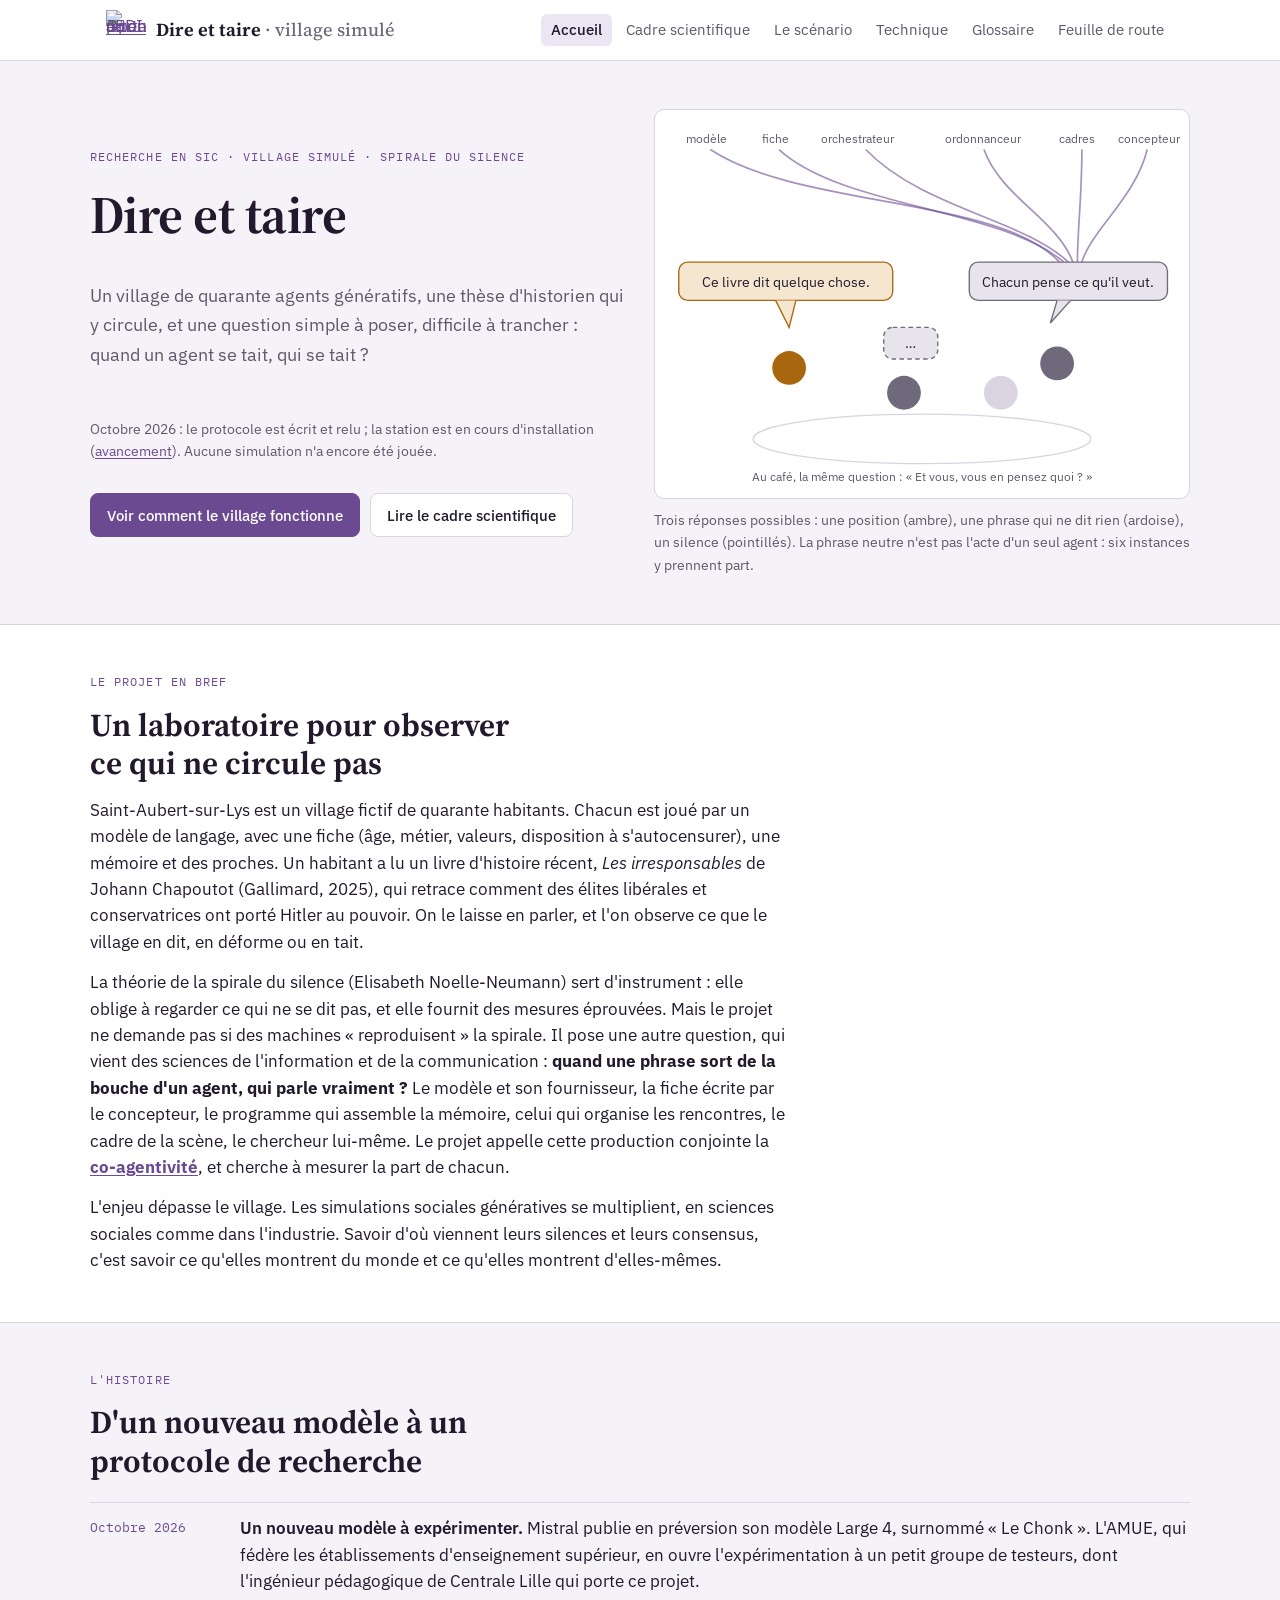
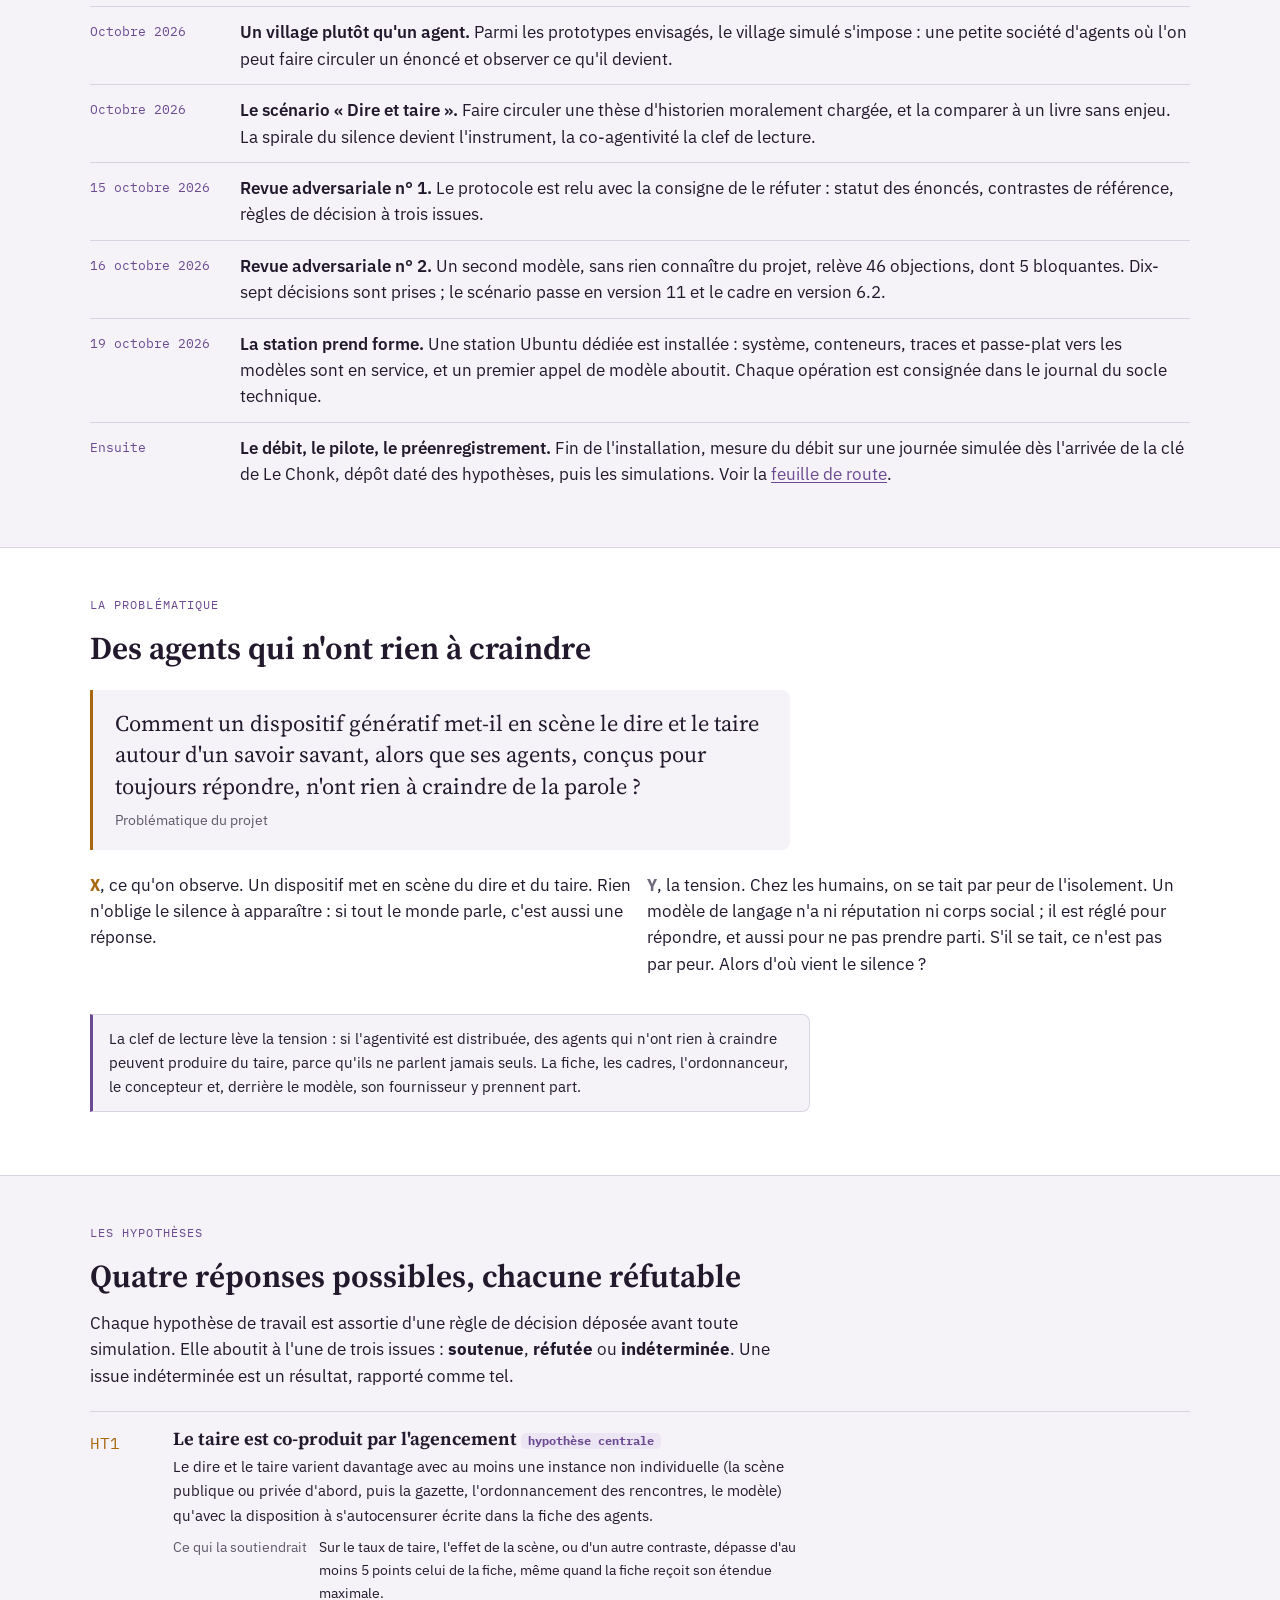
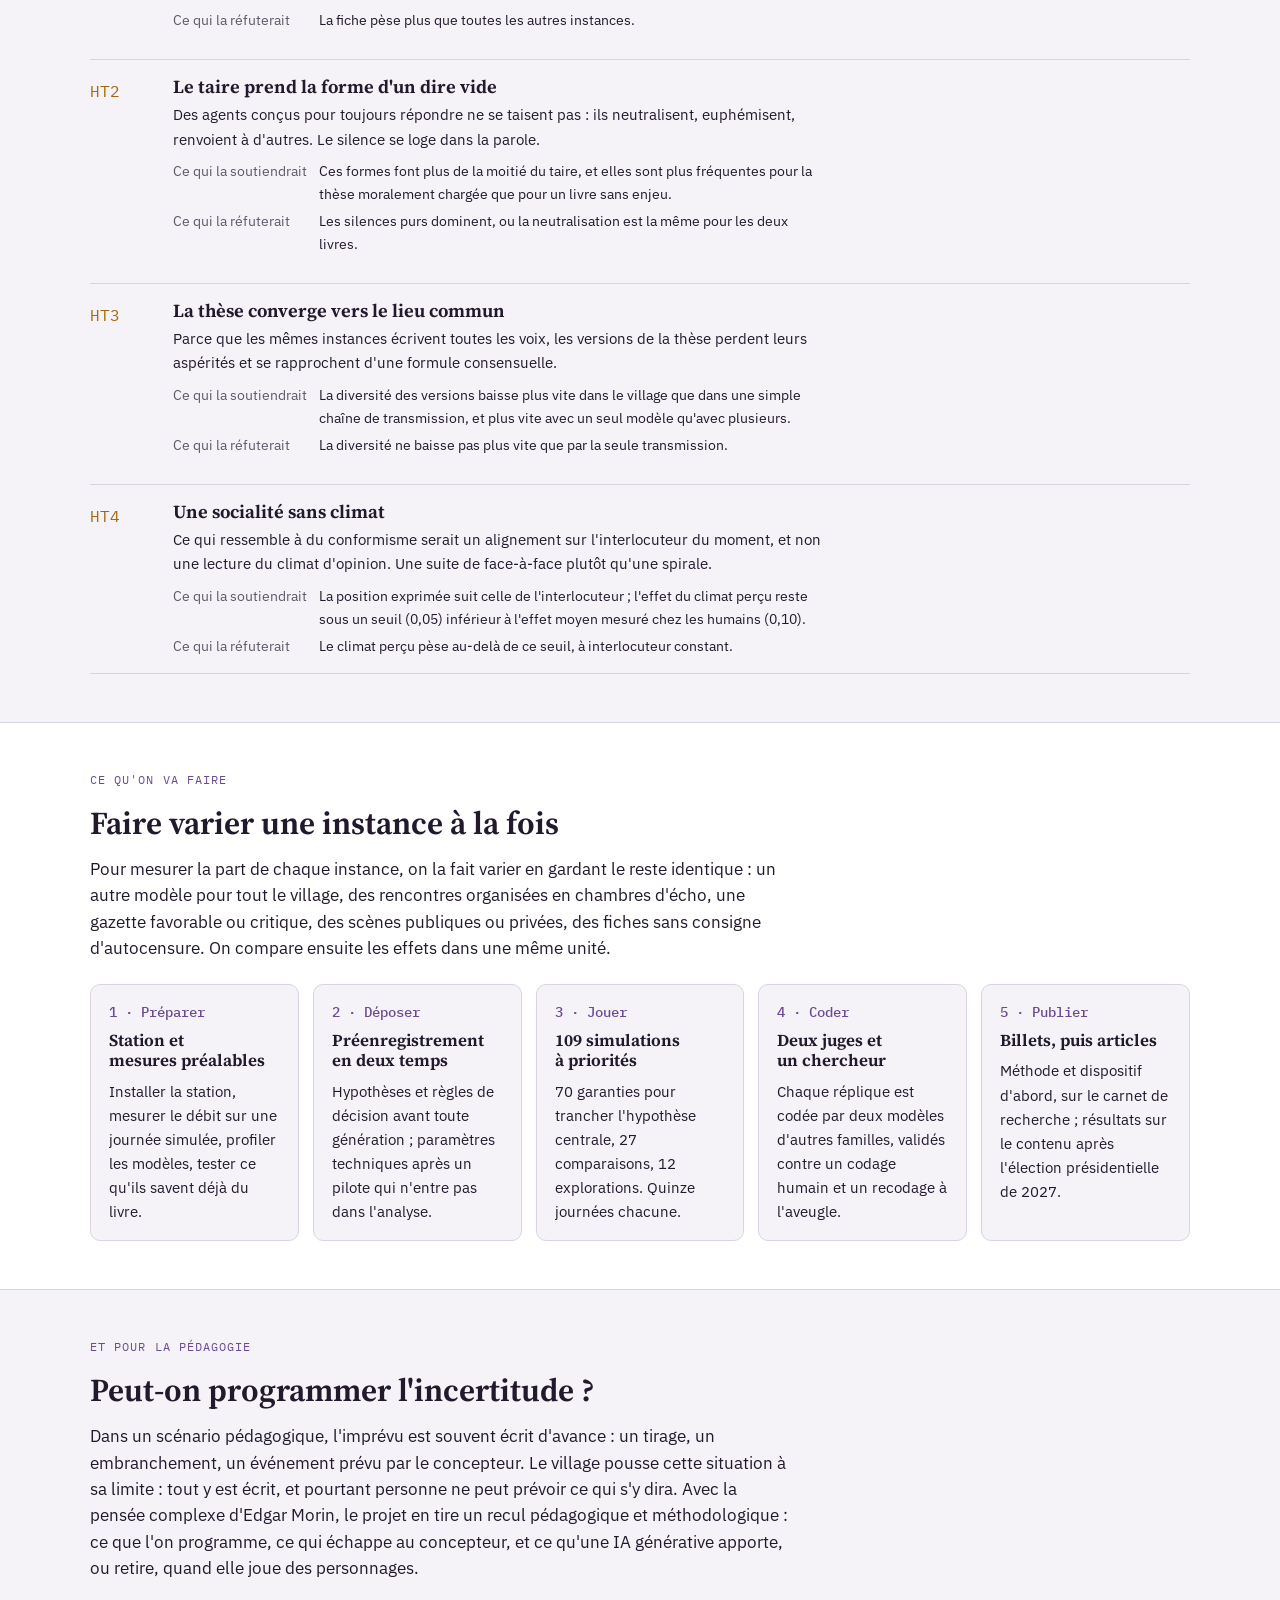
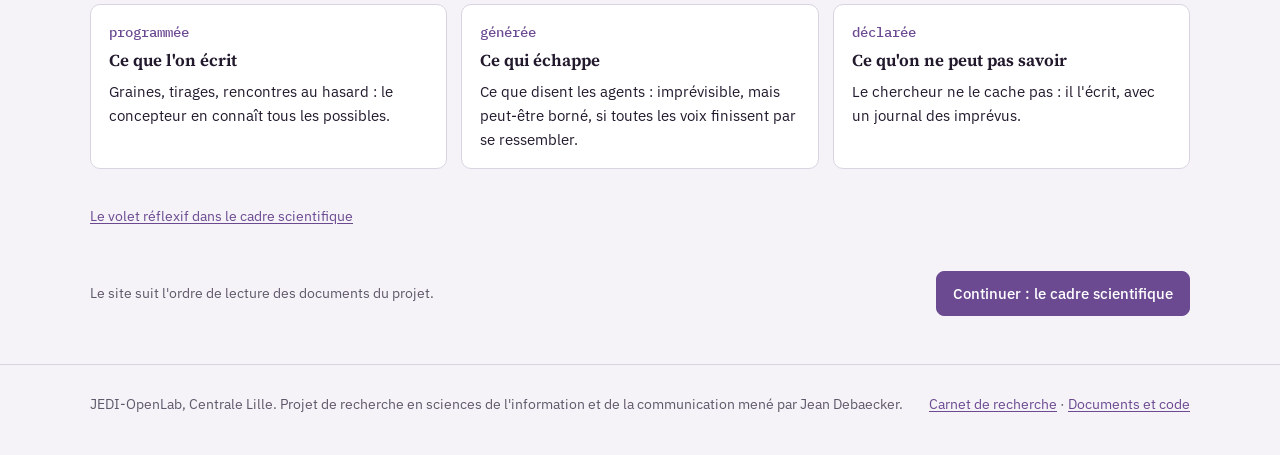
==== commit 66630c5f: "Volet réflexif : complexité et incertitude au sens d'Edgar Morin Cadre 6.4 (section 2.6, journal des" ====
--- a/site/index.html
+++ b/site/index.html
@@ -159,6 +159,22 @@
       <div class="card"><span class="code">4 · Coder</span><h3>Deux juges et un chercheur</h3><p>Chaque réplique est codée par deux modèles d'autres familles, validés contre un codage humain et un recodage à l'aveugle.</p></div>
       <div class="card"><span class="code">5 · Publier</span><h3>Billets, puis articles</h3><p>Méthode et dispositif d'abord, sur le carnet de recherche ; résultats sur le contenu après l'élection présidentielle de 2027.</p></div>
     </div>
+  </div>
+</section>
+
+<section class="band" id="pedagogie">
+  <div class="wrap">
+    <div class="prose">
+      <div class="eyebrow">Et pour la pédagogie</div>
+      <h2>Peut-on programmer l'incertitude ?</h2>
+      <p>Dans un scénario pédagogique, l'imprévu est souvent écrit d'avance : un tirage, un embranchement, un événement prévu par le concepteur. Le village pousse cette situation à sa limite : tout y est écrit, et pourtant personne ne peut prévoir ce qui s'y dira. Avec la pensée complexe d'Edgar Morin, le projet en tire un recul pédagogique et méthodologique : ce que l'on programme, ce qui échappe au concepteur, et ce qu'une IA générative apporte, ou retire, quand elle joue des personnages.</p>
+    </div>
+    <div class="cards">
+      <div class="card"><span class="code">programmée</span><h3>Ce que l'on écrit</h3><p>Graines, tirages, rencontres au hasard : le concepteur en connaît tous les possibles.</p></div>
+      <div class="card"><span class="code">générée</span><h3>Ce qui échappe</h3><p>Ce que disent les agents : imprévisible, mais peut-être borné, si toutes les voix finissent par se ressembler.</p></div>
+      <div class="card"><span class="code">déclarée</span><h3>Ce qu'on ne peut pas savoir</h3><p>Le chercheur ne le cache pas : il l'écrit, avec un journal des imprévus.</p></div>
+    </div>
+    <p class="small"><a href="cadre.html#complexite">Le volet réflexif dans le cadre scientifique</a></p>
     <div class="next"><span class="muted small">Le site suit l'ordre de lecture des documents du projet.</span><a class="btn primary" href="cadre.html">Continuer : le cadre scientifique</a></div>
   </div>
 </section>
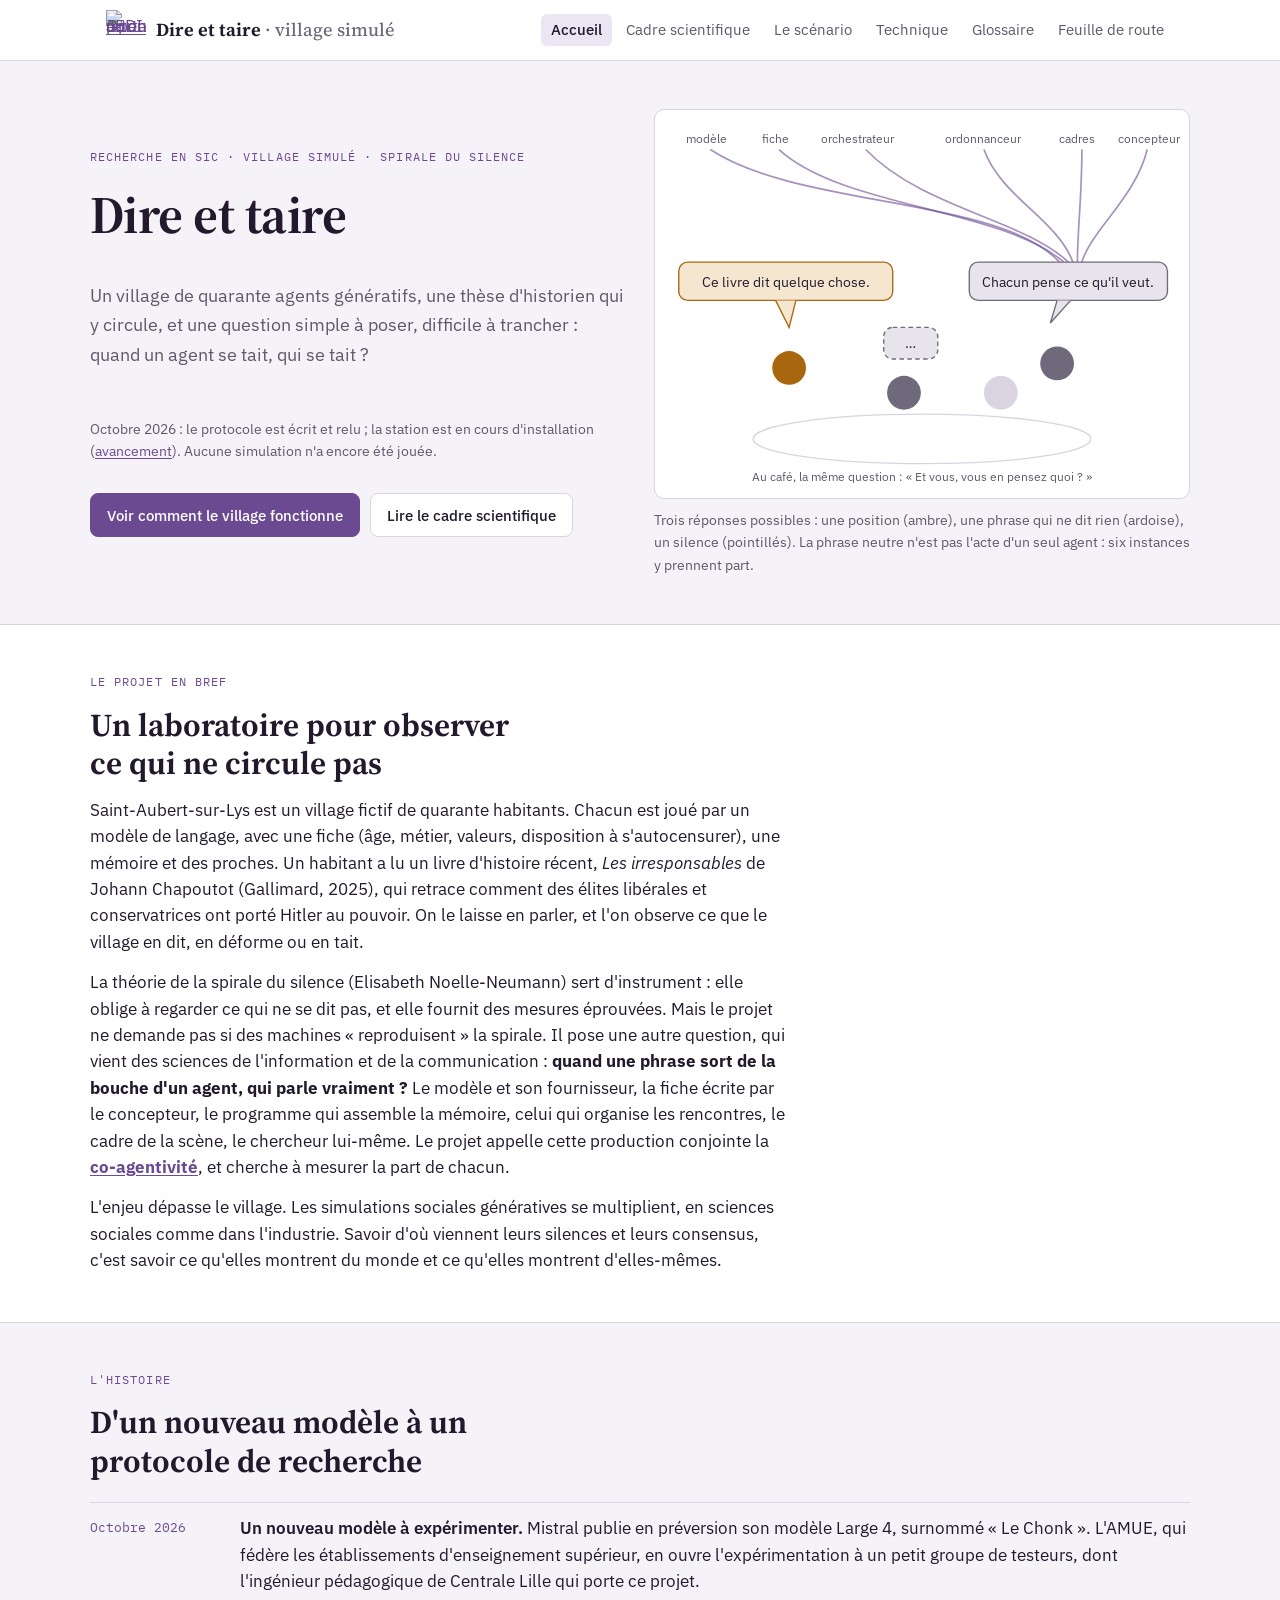
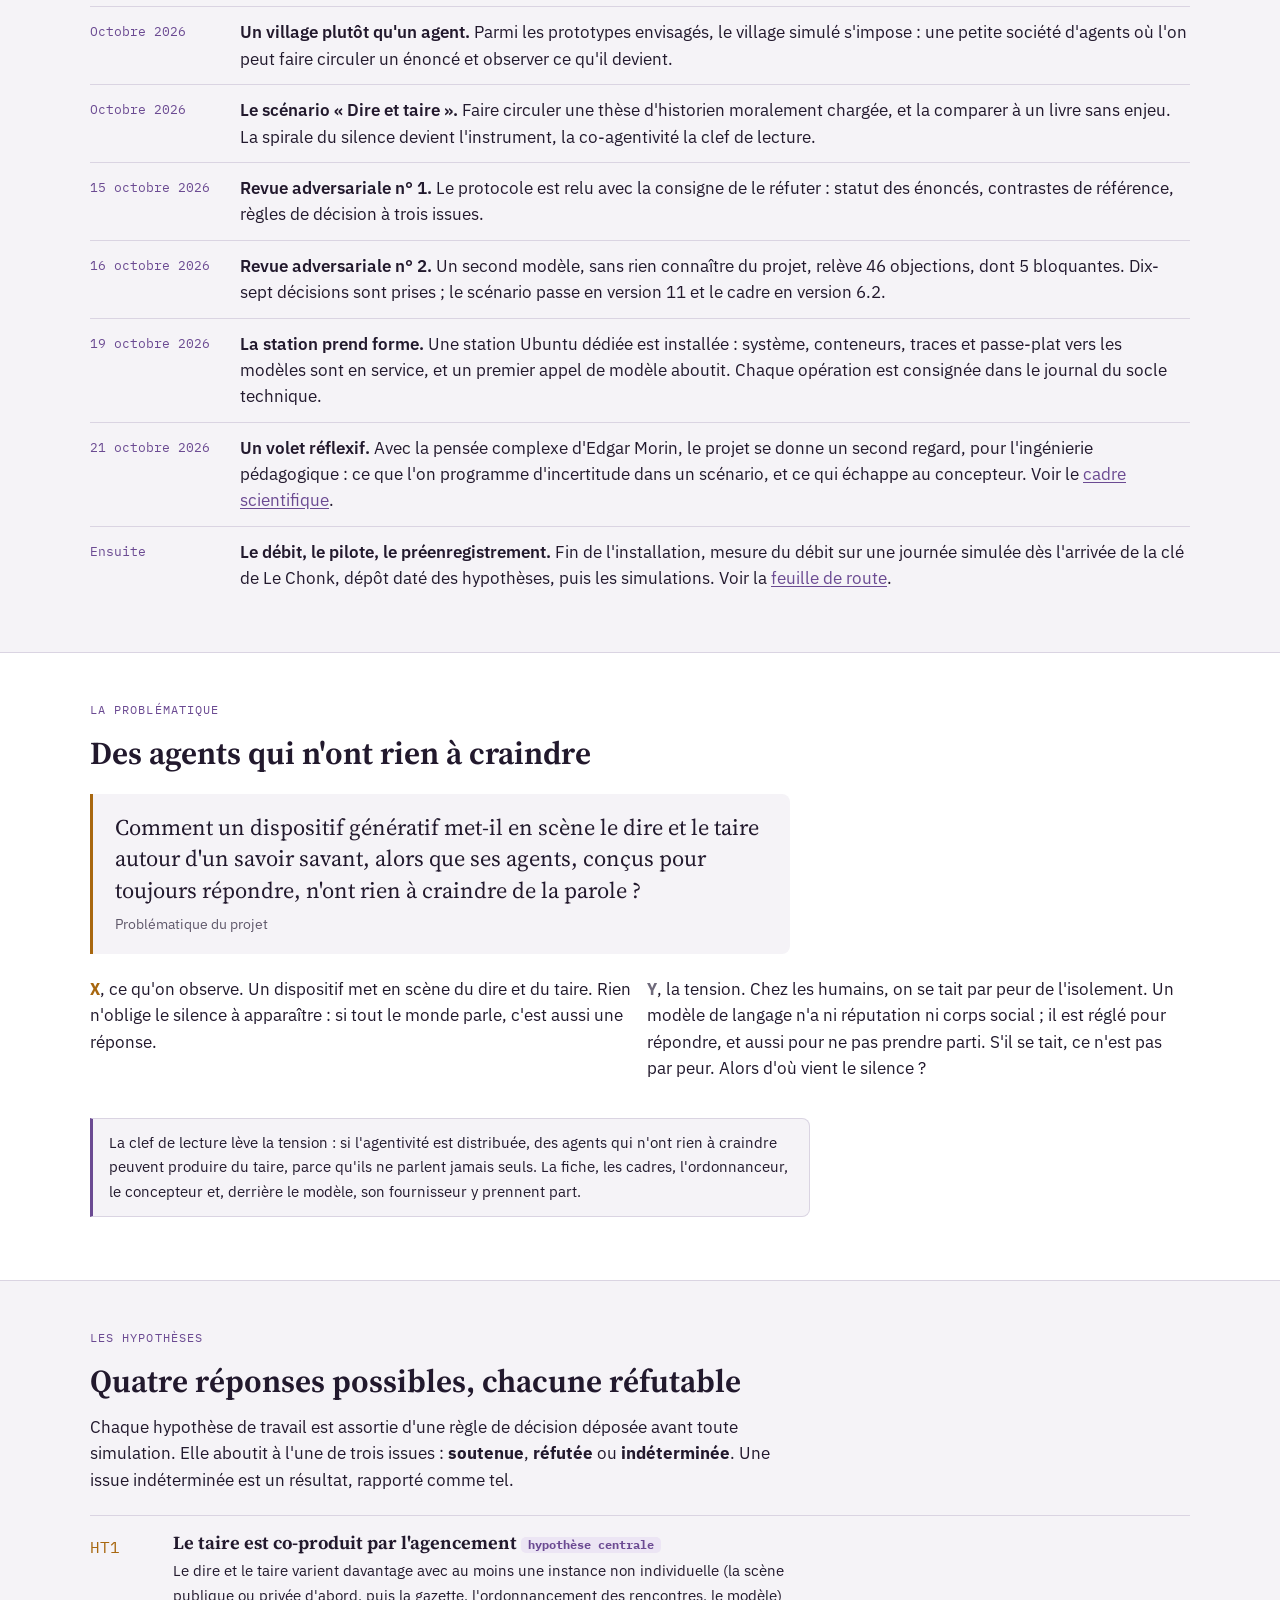
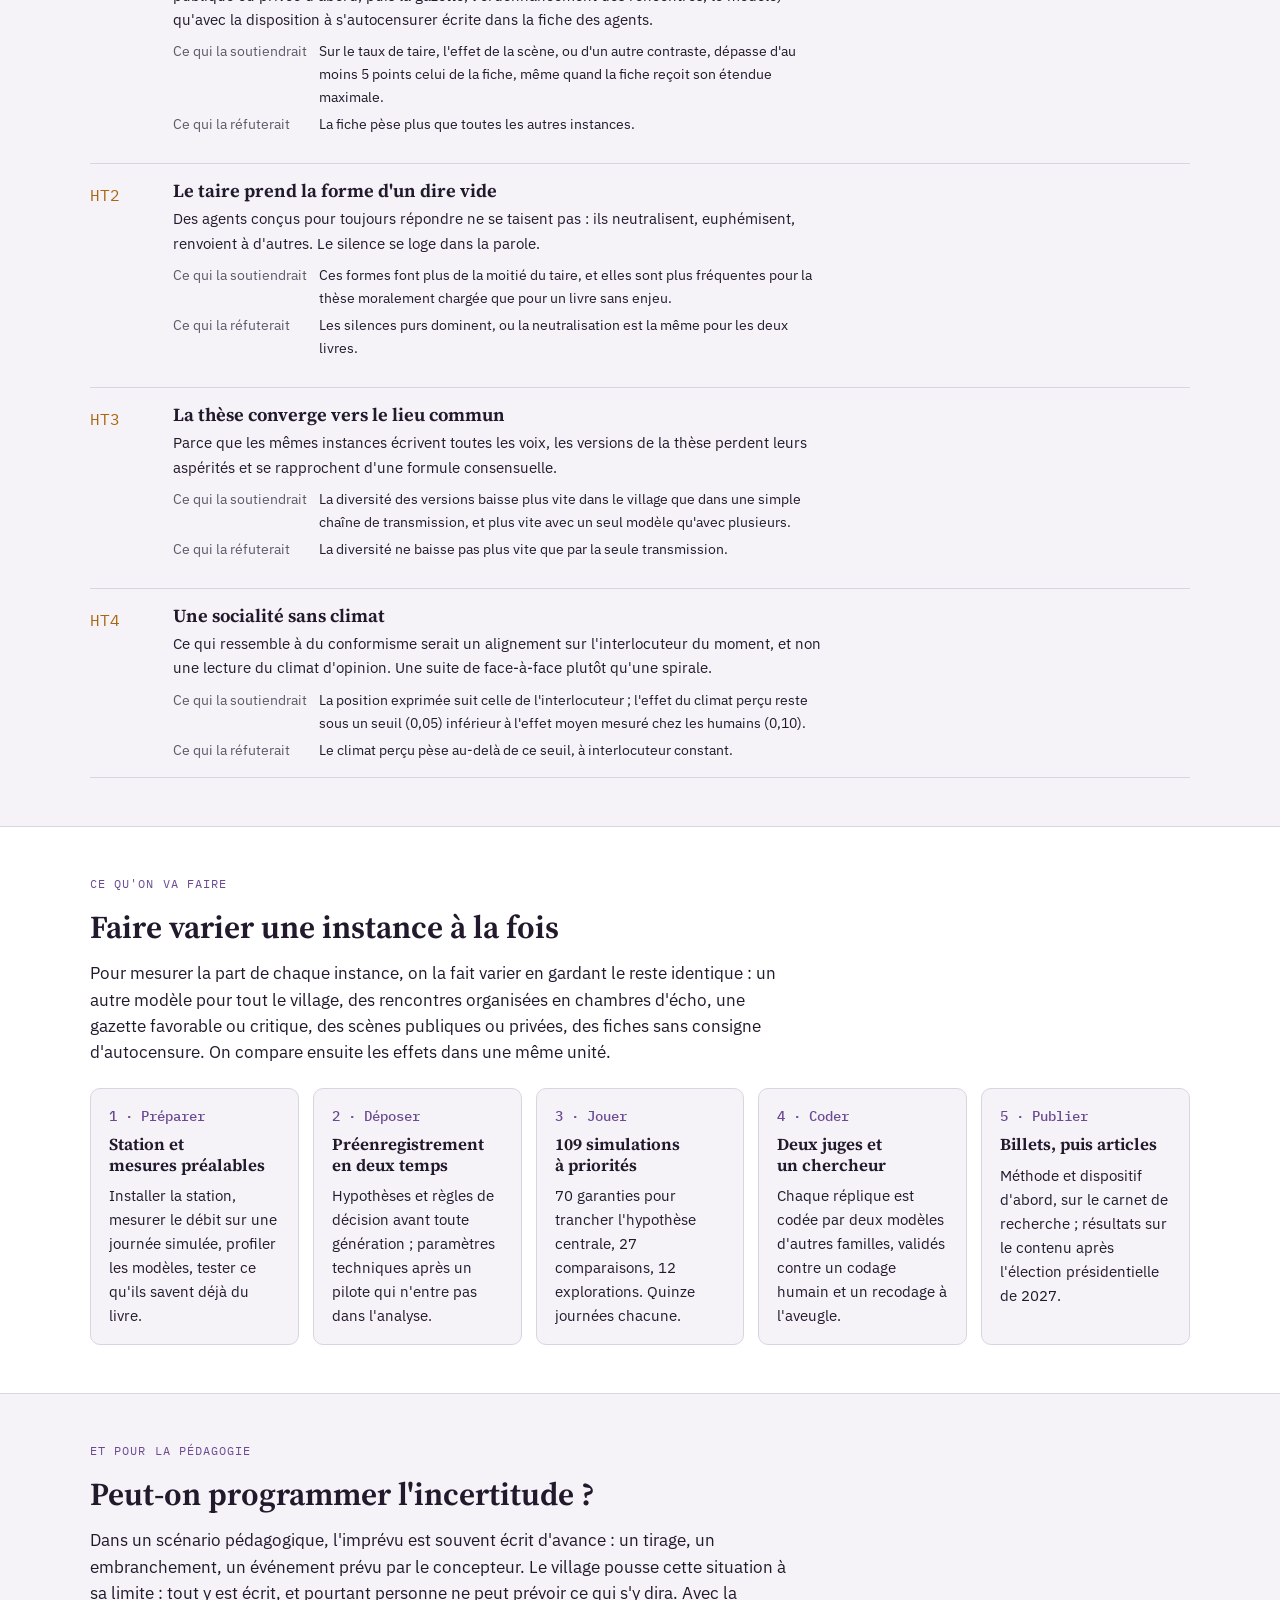
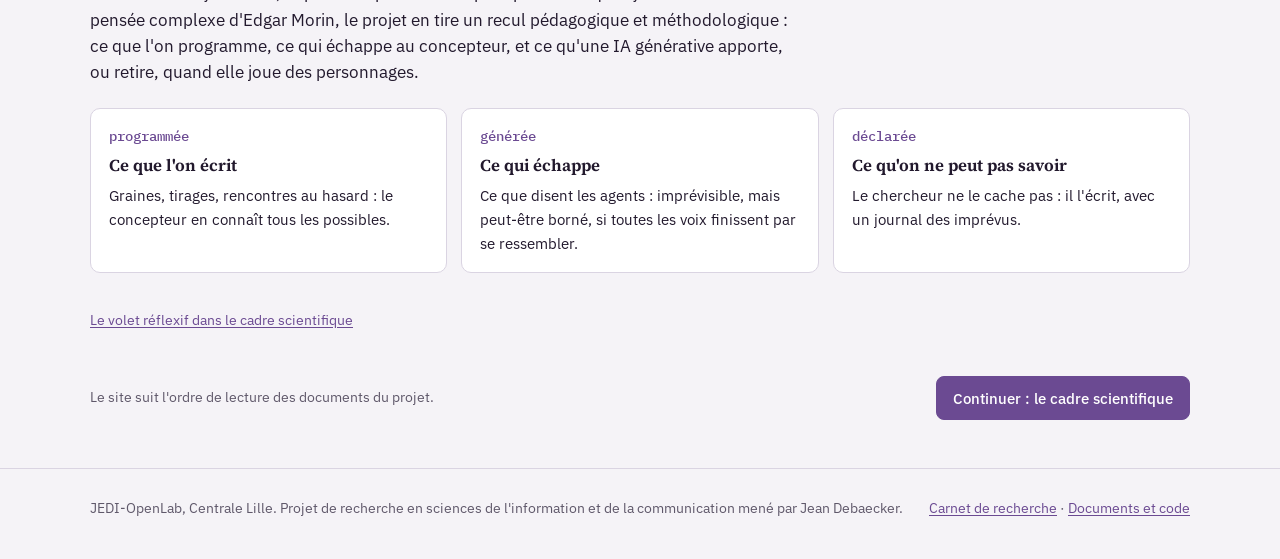
==== commit 620b31a7: "Schémas et éléments anciens alignés sur le volet réflexif Cadre (site) : le schéma du raisonnement m" ====
--- a/site/index.html
+++ b/site/index.html
@@ -86,6 +86,7 @@
       <li><time>15 octobre 2026</time><p><b>Revue adversariale n° 1.</b> Le protocole est relu avec la consigne de le réfuter : statut des énoncés, contrastes de référence, règles de décision à trois issues.</p></li>
       <li><time>16 octobre 2026</time><p><b>Revue adversariale n° 2.</b> Un second modèle, sans rien connaître du projet, relève 46 objections, dont 5 bloquantes. Dix-sept décisions sont prises ; le scénario passe en version 11 et le cadre en version 6.2.</p></li>
       <li><time>19 octobre 2026</time><p><b>La station prend forme.</b> Une station Ubuntu dédiée est installée : système, conteneurs, traces et passe-plat vers les modèles sont en service, et un premier appel de modèle aboutit. Chaque opération est consignée dans le journal du socle technique.</p></li>
+      <li><time>21 octobre 2026</time><p><b>Un volet réflexif.</b> Avec la pensée complexe d'Edgar Morin, le projet se donne un second regard, pour l'ingénierie pédagogique : ce que l'on programme d'incertitude dans un scénario, et ce qui échappe au concepteur. Voir le <a href="cadre.html#complexite">cadre scientifique</a>.</p></li>
       <li><time>Ensuite</time><p><b>Le débit, le pilote, le préenregistrement.</b> Fin de l'installation, mesure du débit sur une journée simulée dès l'arrivée de la clé de Le Chonk, dépôt daté des hypothèses, puis les simulations. Voir la <a href="feuille-de-route.html#avancement">feuille de route</a>.</p></li>
     </ol>
   </div>
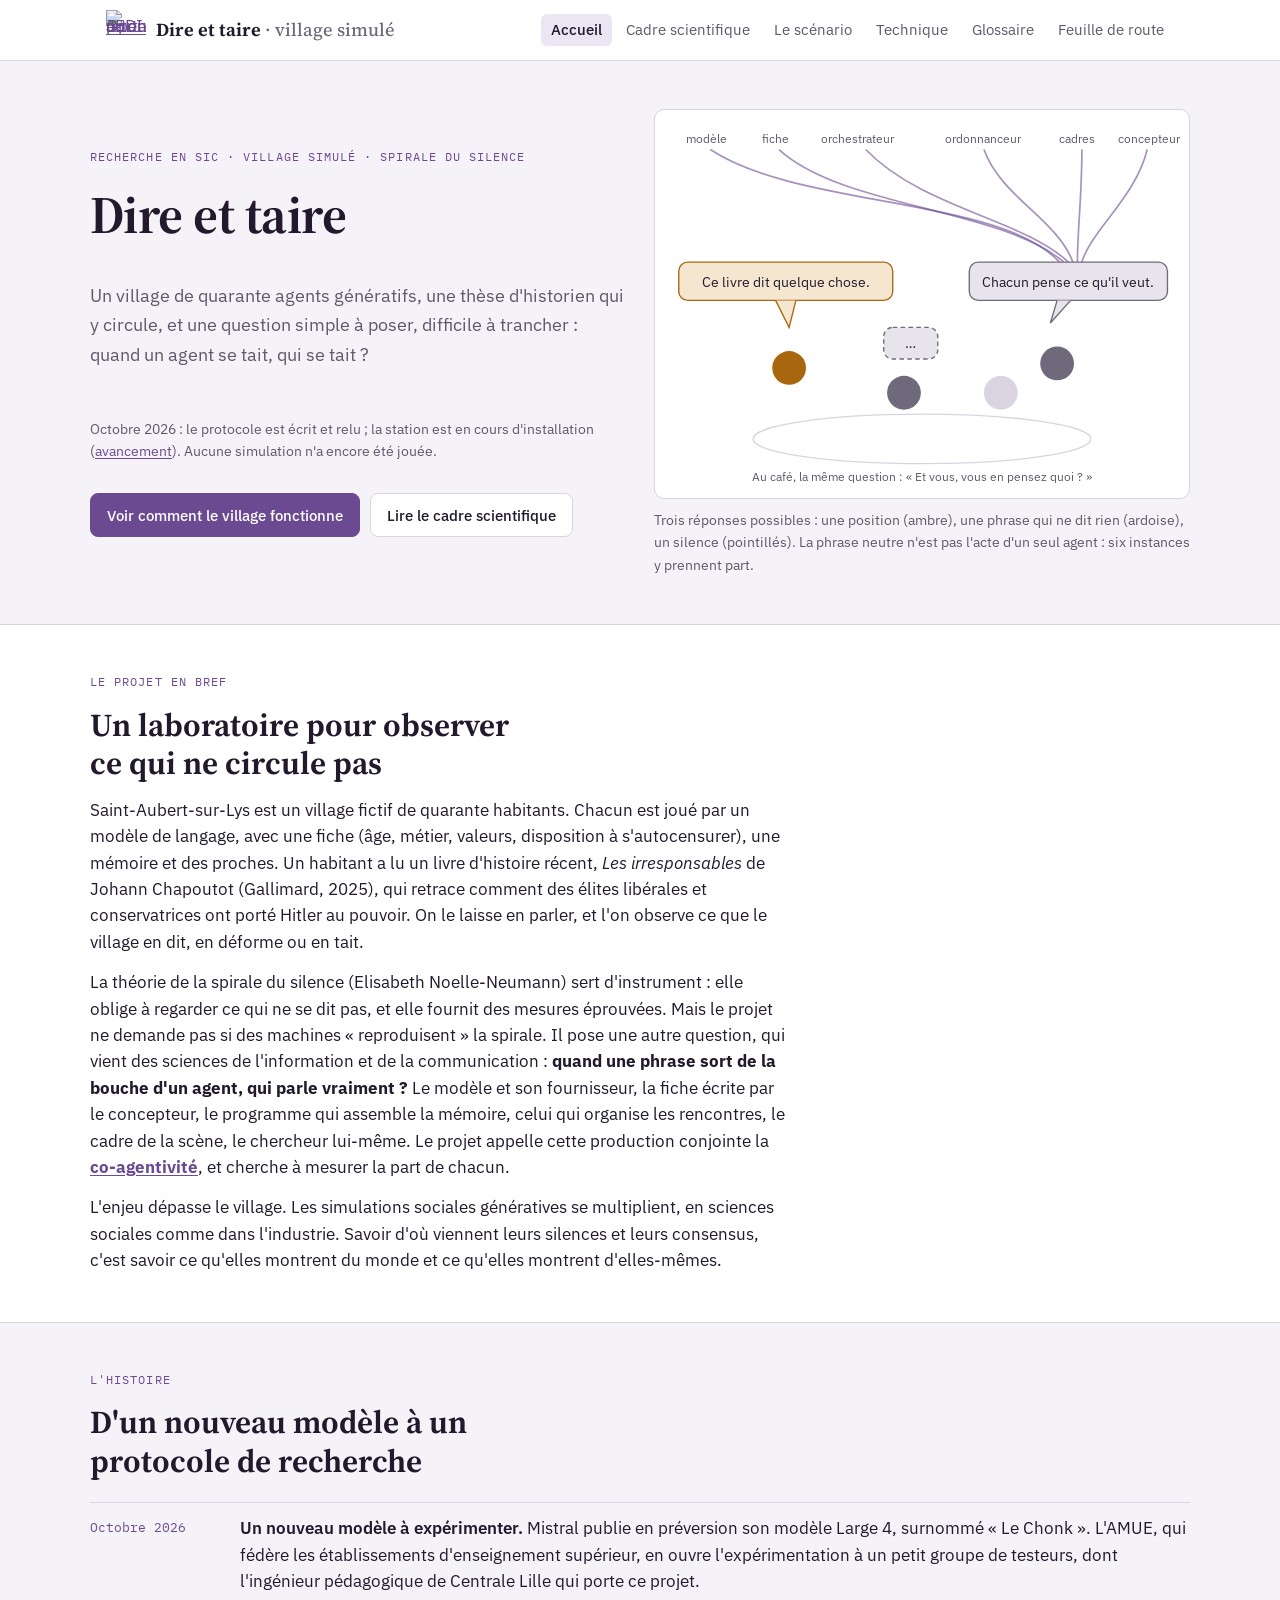
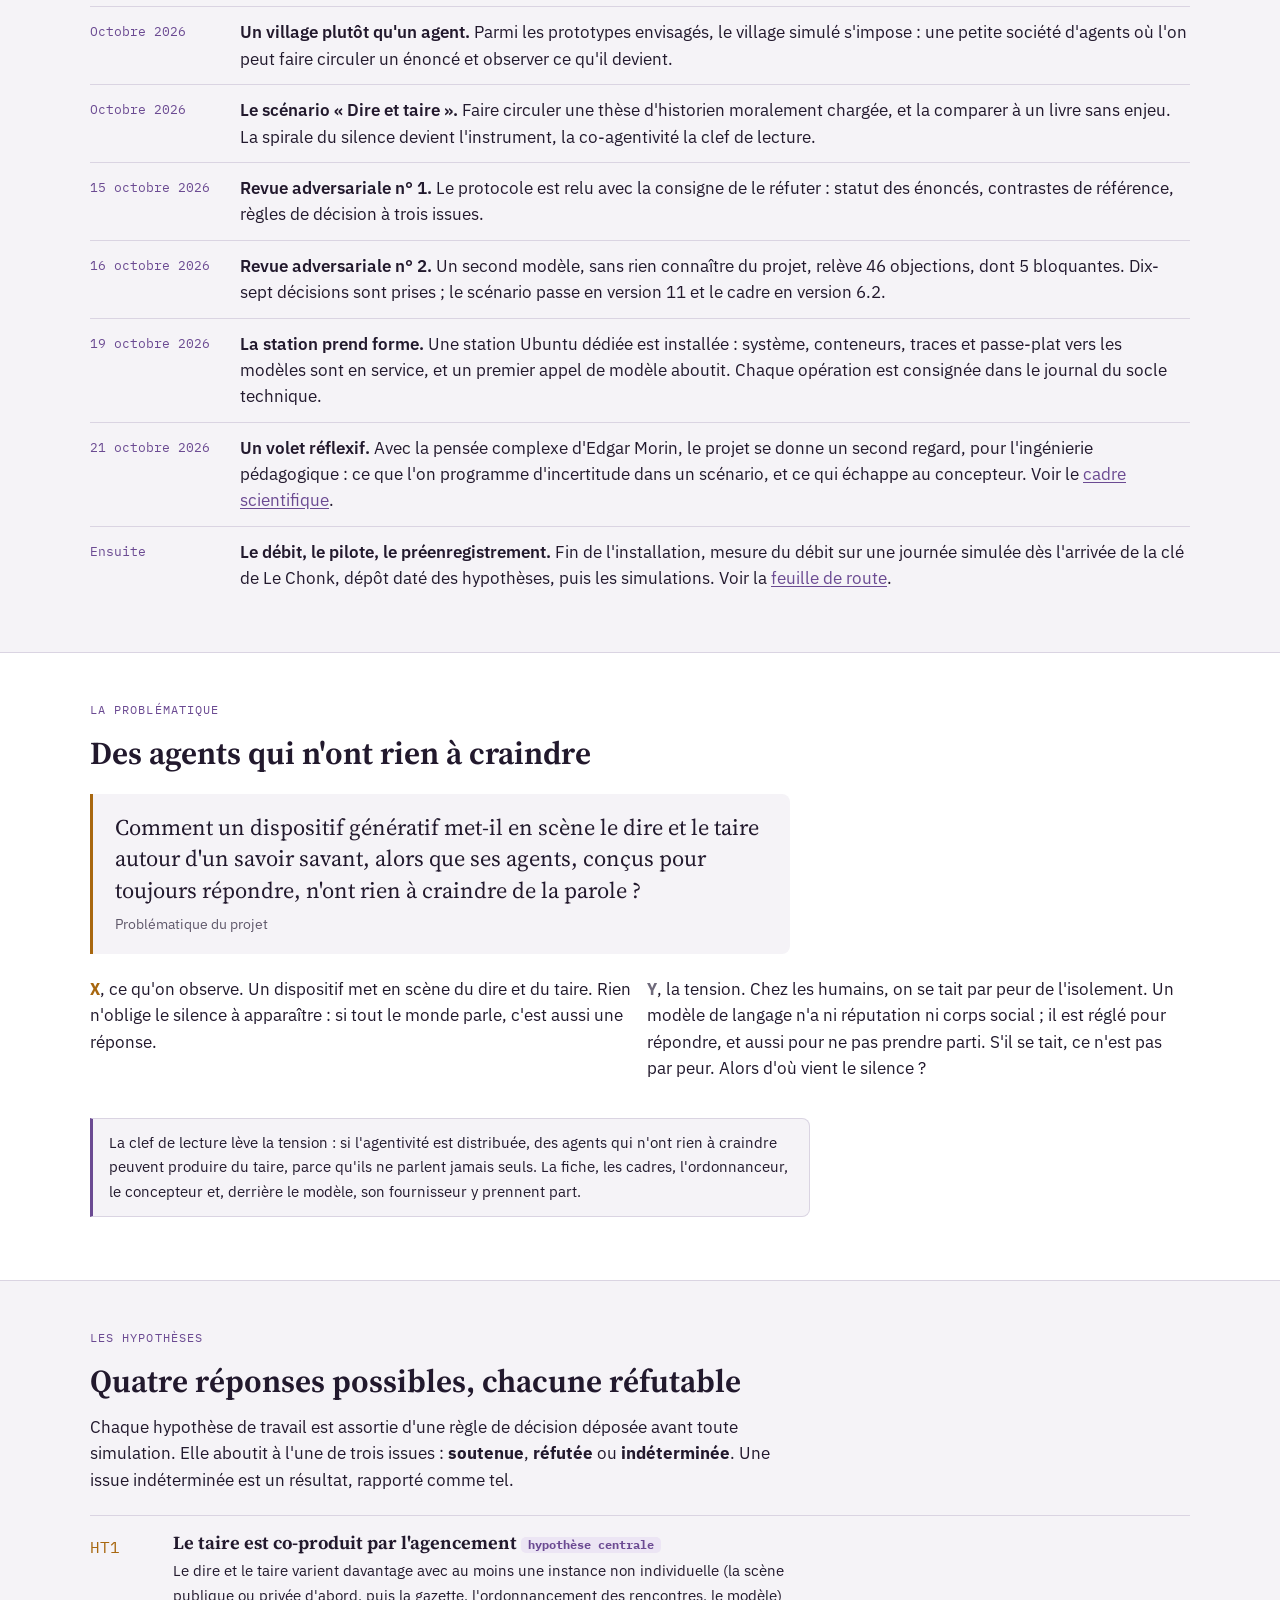
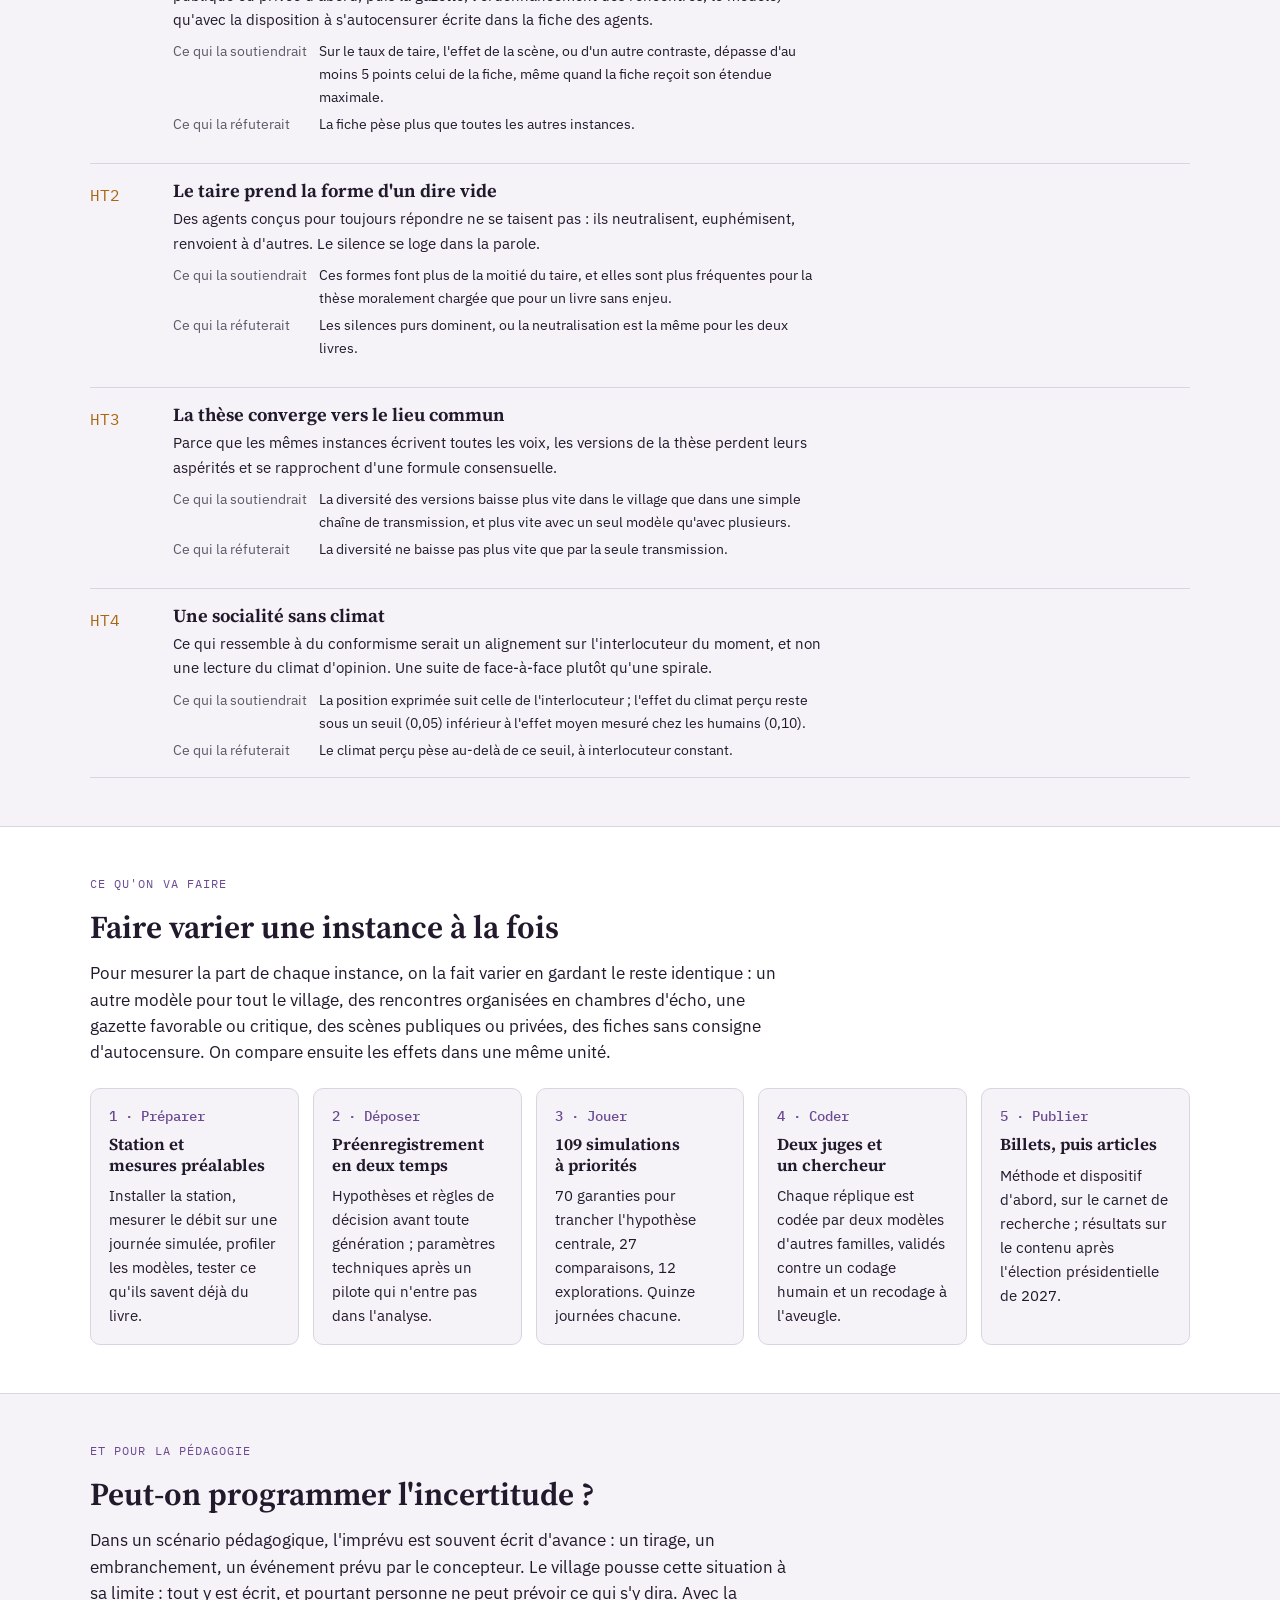
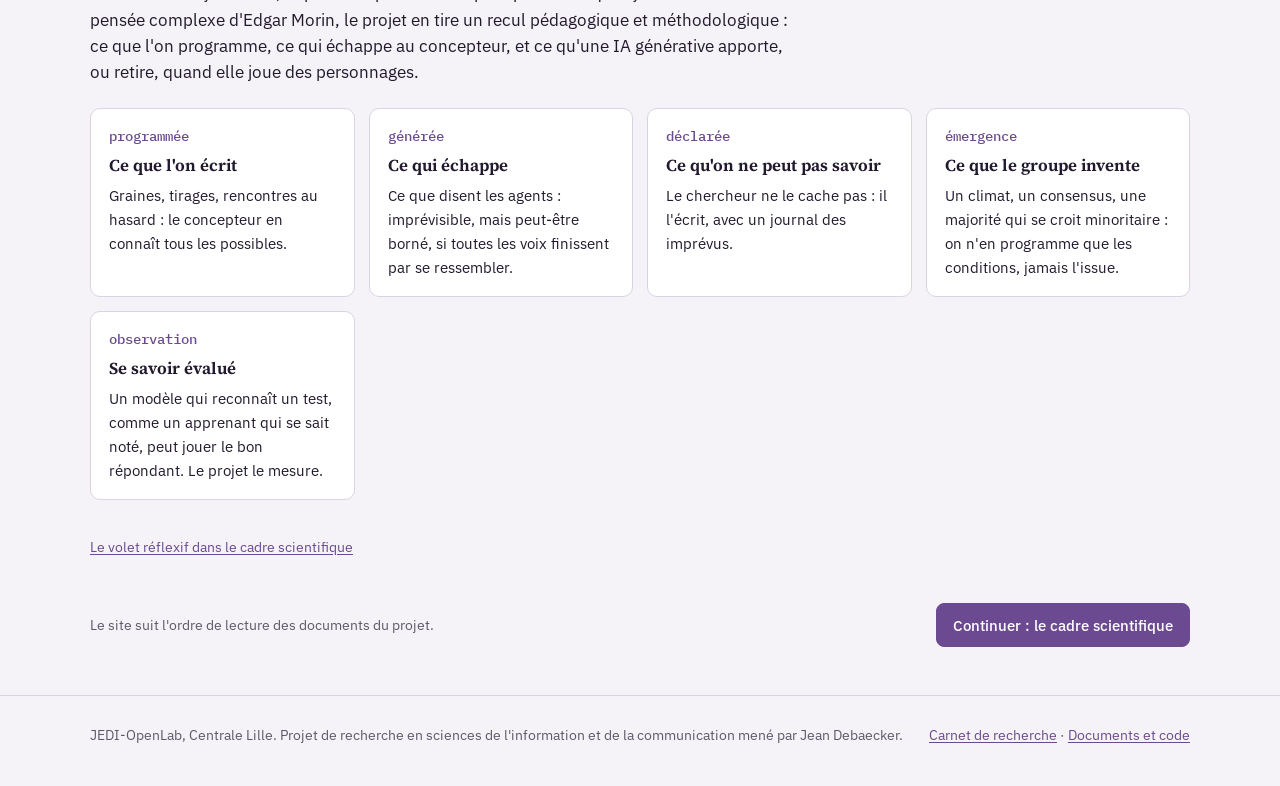
==== commit a64eb2e3: "Émergence et observateur dans l'observation (Morin) Cadre 6.5 (2.6 : émergence, lien avec HT4, émerg" ====
--- a/site/index.html
+++ b/site/index.html
@@ -174,6 +174,8 @@
       <div class="card"><span class="code">programmée</span><h3>Ce que l'on écrit</h3><p>Graines, tirages, rencontres au hasard : le concepteur en connaît tous les possibles.</p></div>
       <div class="card"><span class="code">générée</span><h3>Ce qui échappe</h3><p>Ce que disent les agents : imprévisible, mais peut-être borné, si toutes les voix finissent par se ressembler.</p></div>
       <div class="card"><span class="code">déclarée</span><h3>Ce qu'on ne peut pas savoir</h3><p>Le chercheur ne le cache pas : il l'écrit, avec un journal des imprévus.</p></div>
+      <div class="card"><span class="code">émergence</span><h3>Ce que le groupe invente</h3><p>Un climat, un consensus, une majorité qui se croit minoritaire : on n'en programme que les conditions, jamais l'issue.</p></div>
+      <div class="card"><span class="code">observation</span><h3>Se savoir évalué</h3><p>Un modèle qui reconnaît un test, comme un apprenant qui se sait noté, peut jouer le bon répondant. Le projet le mesure.</p></div>
     </div>
     <p class="small"><a href="cadre.html#complexite">Le volet réflexif dans le cadre scientifique</a></p>
     <div class="next"><span class="muted small">Le site suit l'ordre de lecture des documents du projet.</span><a class="btn primary" href="cadre.html">Continuer : le cadre scientifique</a></div>
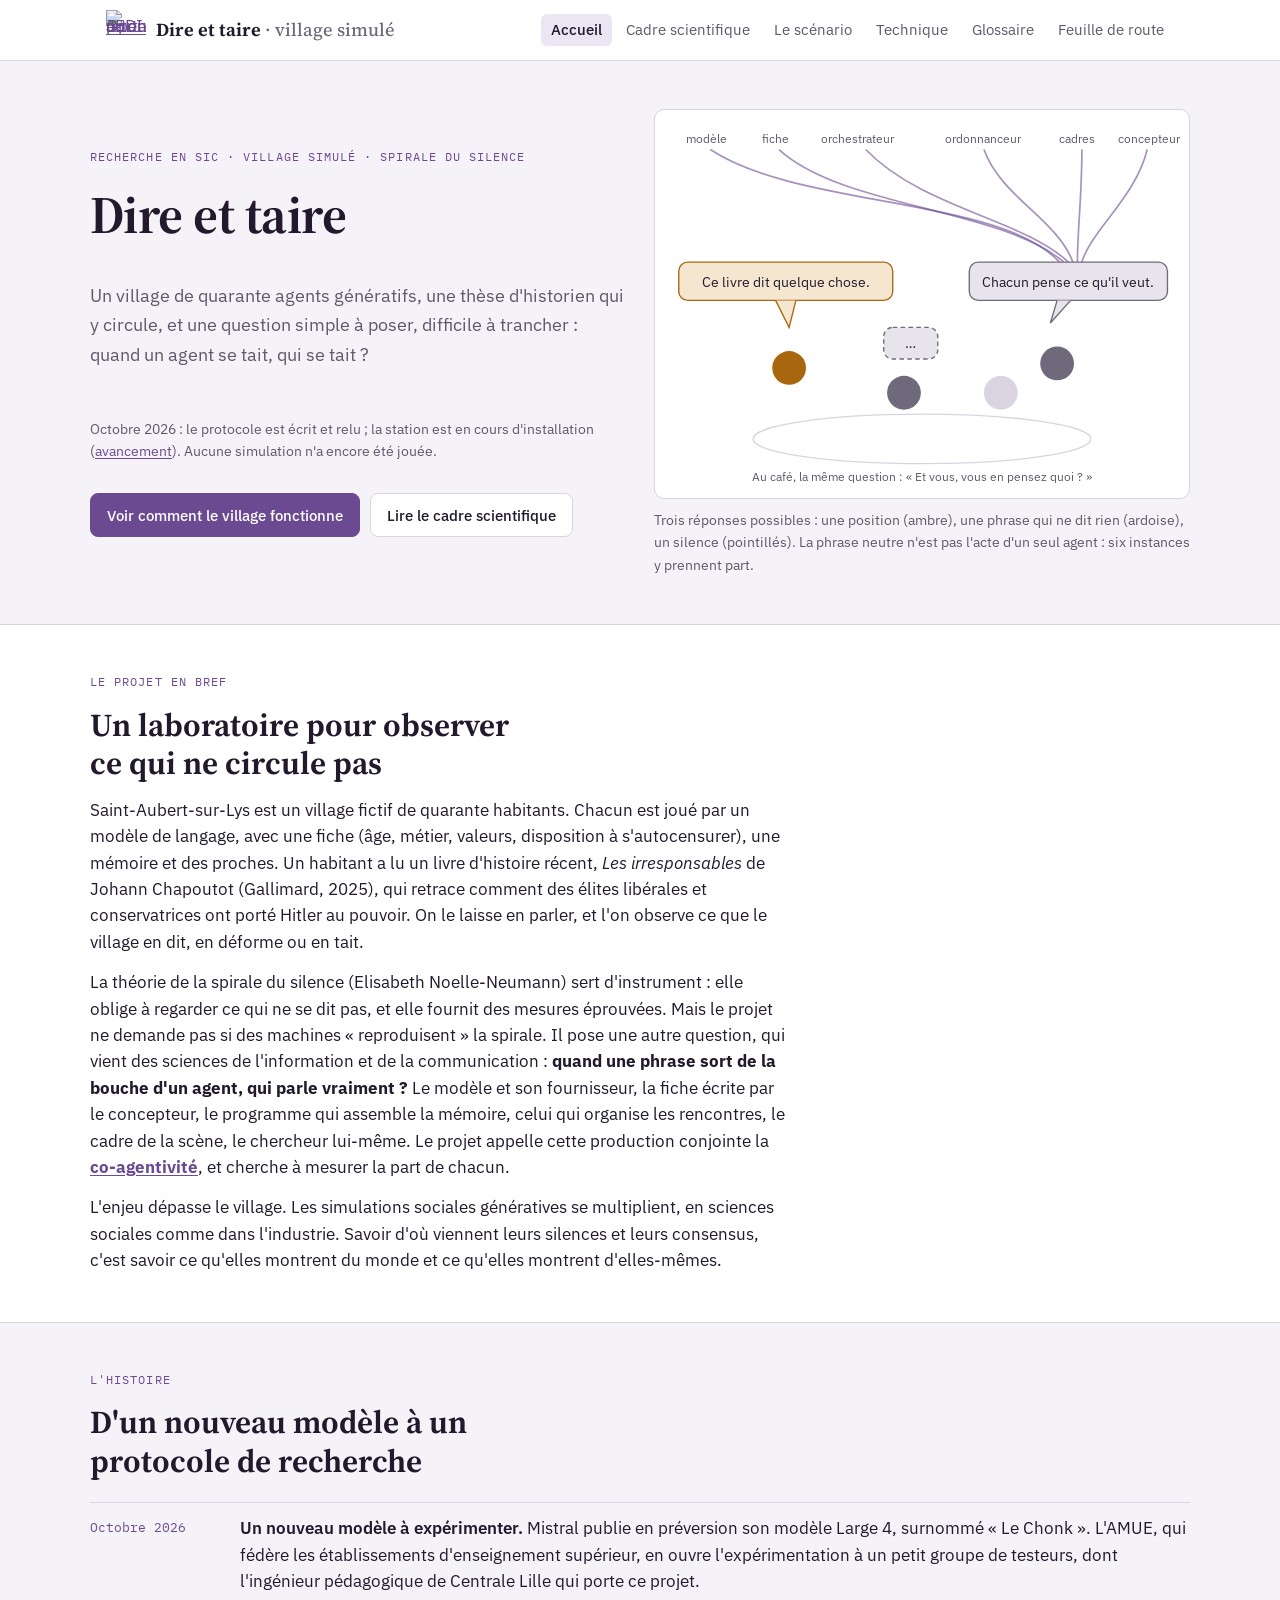
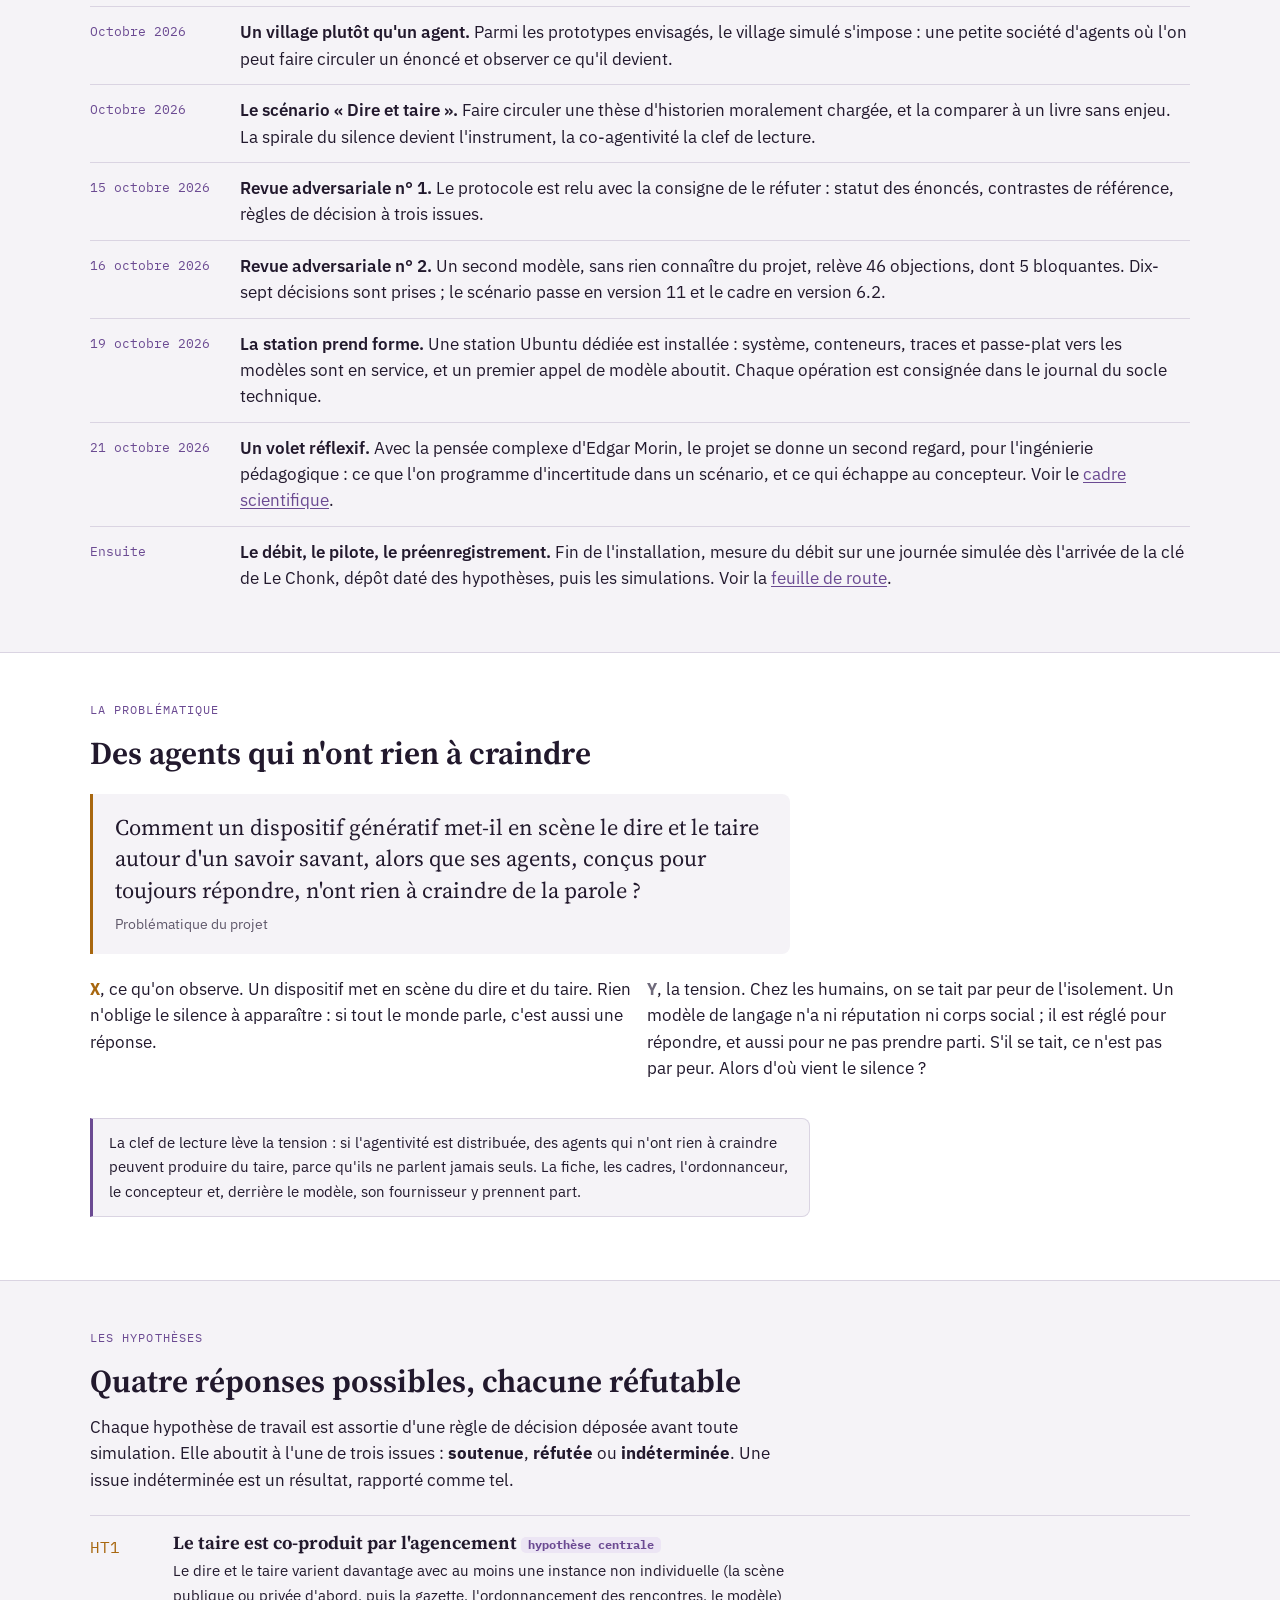
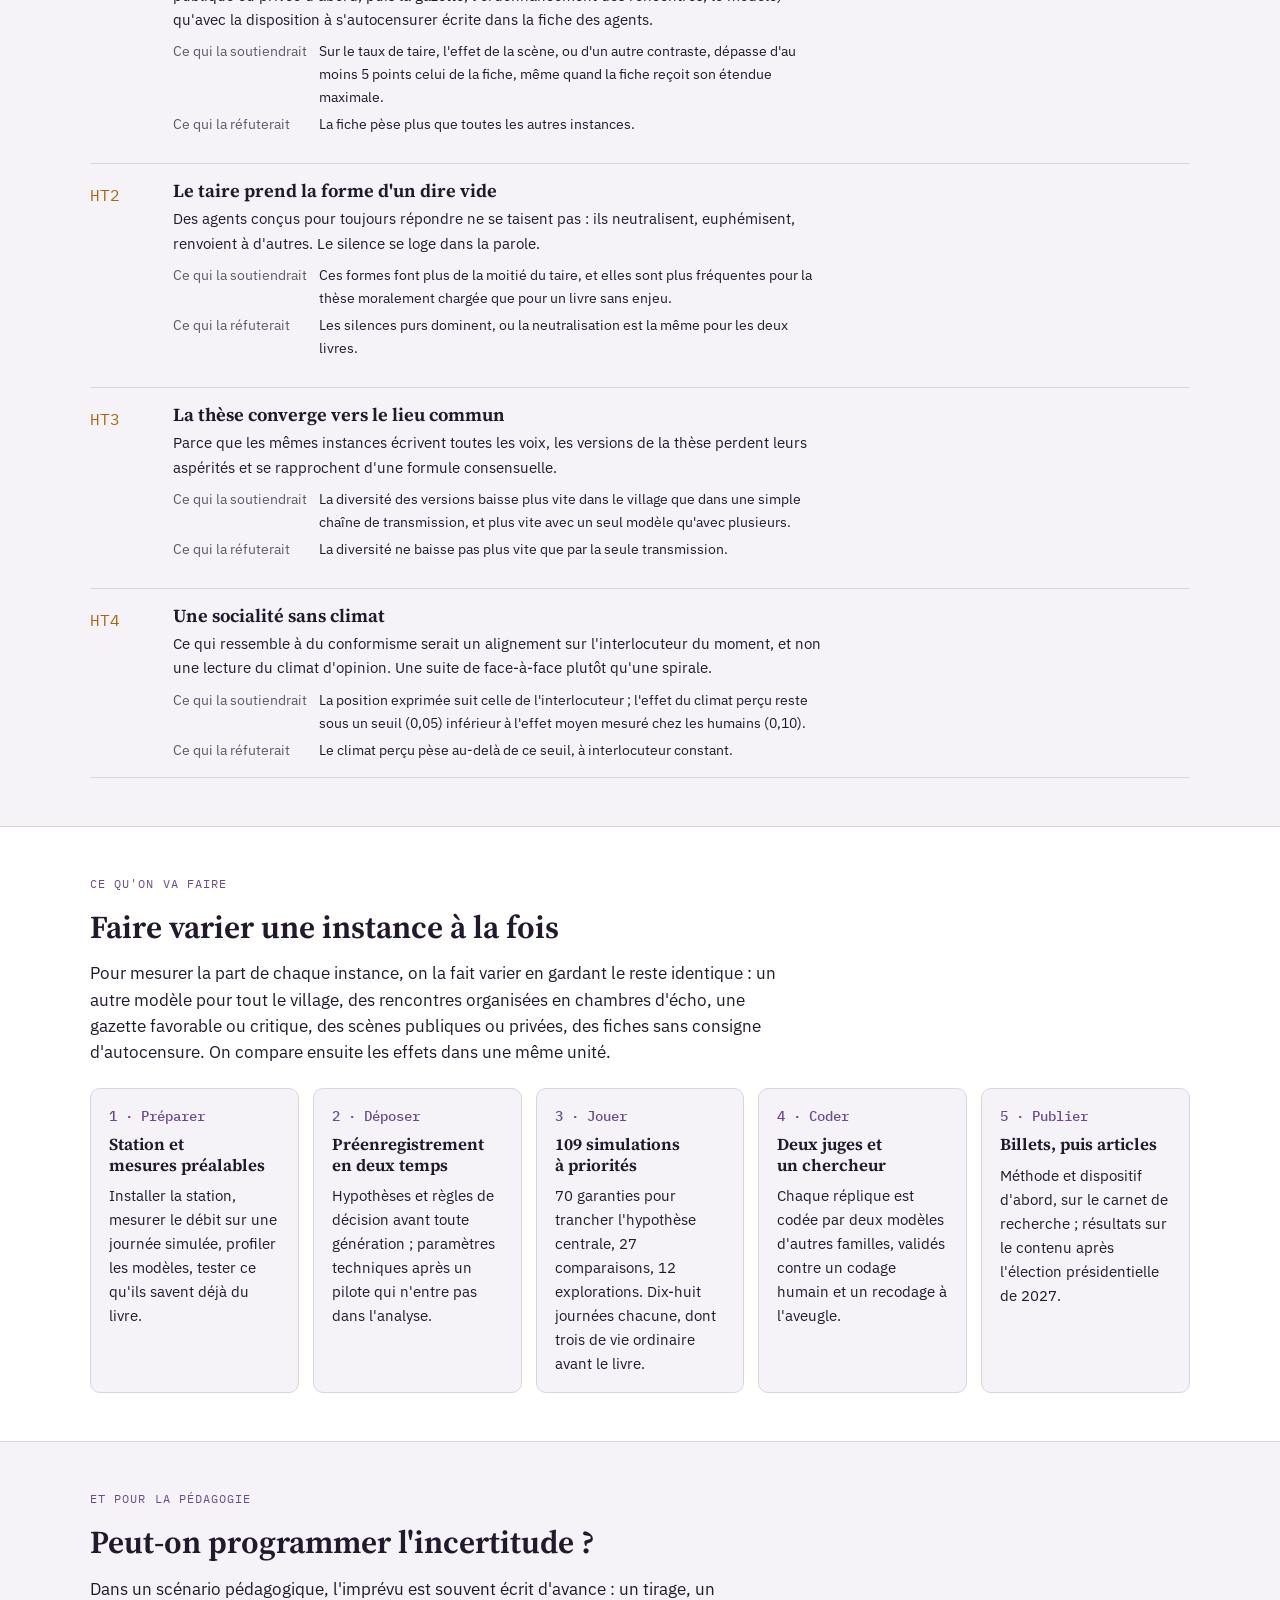
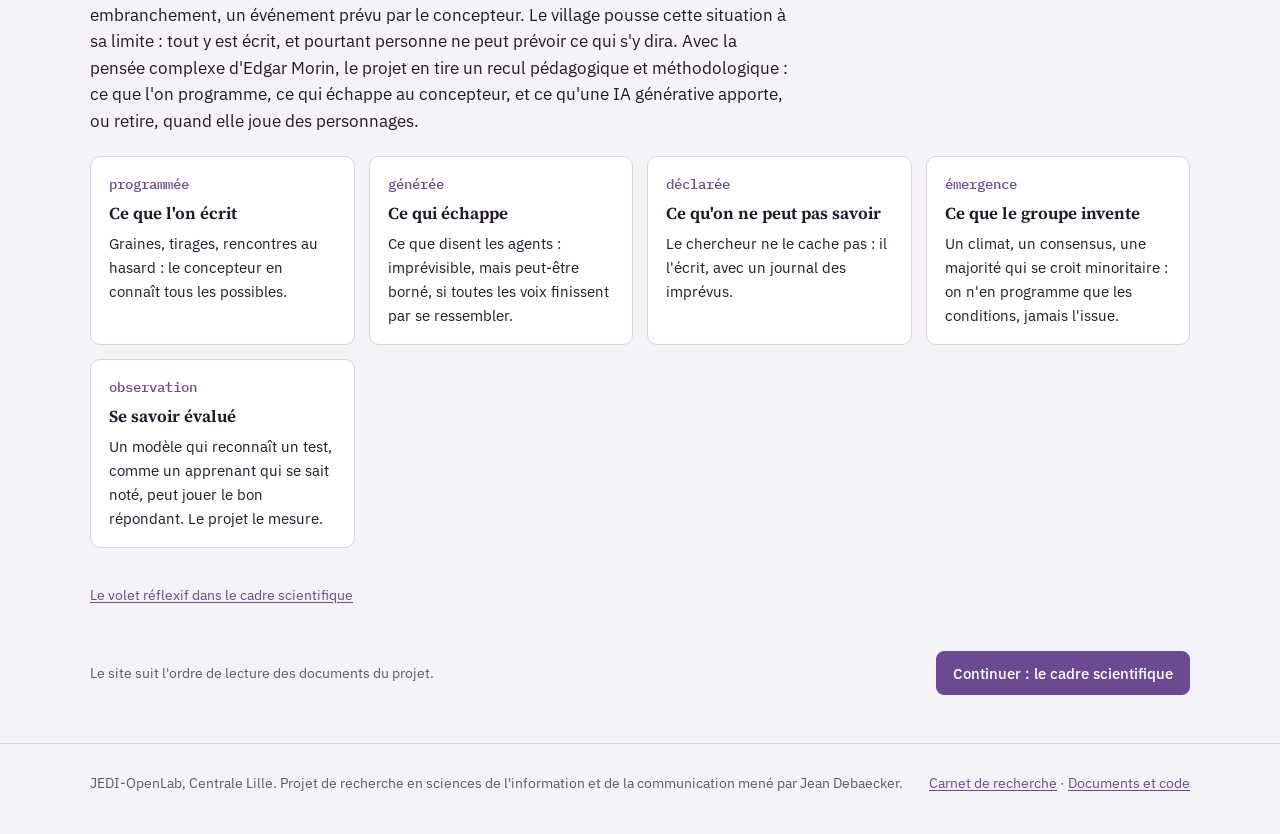
==== commit 8217cb39: "Période de vie ordinaire avant le livre Trois journées sans livre au début de chaque simulation, com" ====
--- a/site/index.html
+++ b/site/index.html
@@ -156,7 +156,7 @@
     <div class="cards five">
       <div class="card"><span class="code">1 · Préparer</span><h3>Station et mesures préalables</h3><p>Installer la station, mesurer le débit sur une journée simulée, profiler les modèles, tester ce qu'ils savent déjà du livre.</p></div>
       <div class="card"><span class="code">2 · Déposer</span><h3>Préenregistrement en deux temps</h3><p>Hypothèses et règles de décision avant toute génération ; paramètres techniques après un pilote qui n'entre pas dans l'analyse.</p></div>
-      <div class="card"><span class="code">3 · Jouer</span><h3>109 simulations à priorités</h3><p>70 garanties pour trancher l'hypothèse centrale, 27 comparaisons, 12 explorations. Quinze journées chacune.</p></div>
+      <div class="card"><span class="code">3 · Jouer</span><h3>109 simulations à priorités</h3><p>70 garanties pour trancher l'hypothèse centrale, 27 comparaisons, 12 explorations. Dix-huit journées chacune, dont trois de vie ordinaire avant le livre.</p></div>
       <div class="card"><span class="code">4 · Coder</span><h3>Deux juges et un chercheur</h3><p>Chaque réplique est codée par deux modèles d'autres familles, validés contre un codage humain et un recodage à l'aveugle.</p></div>
       <div class="card"><span class="code">5 · Publier</span><h3>Billets, puis articles</h3><p>Méthode et dispositif d'abord, sur le carnet de recherche ; résultats sur le contenu après l'élection présidentielle de 2027.</p></div>
     </div>
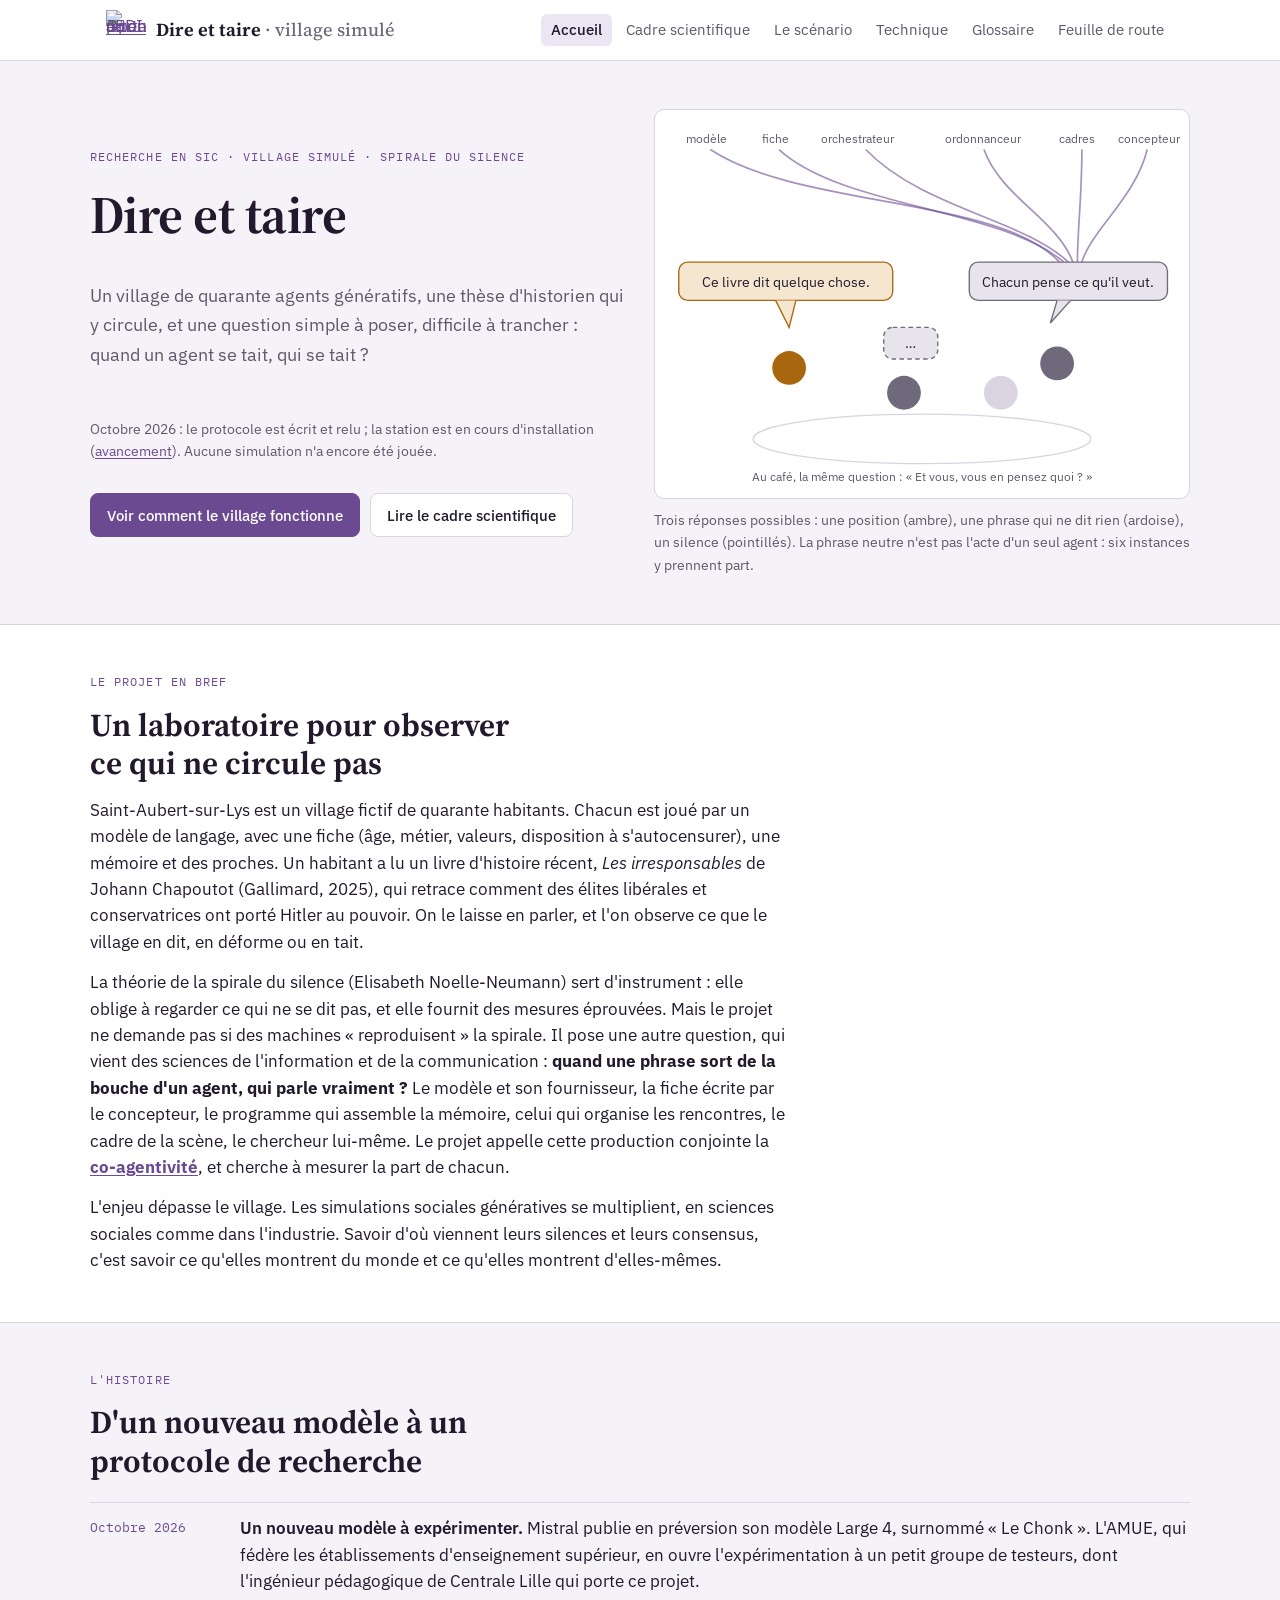
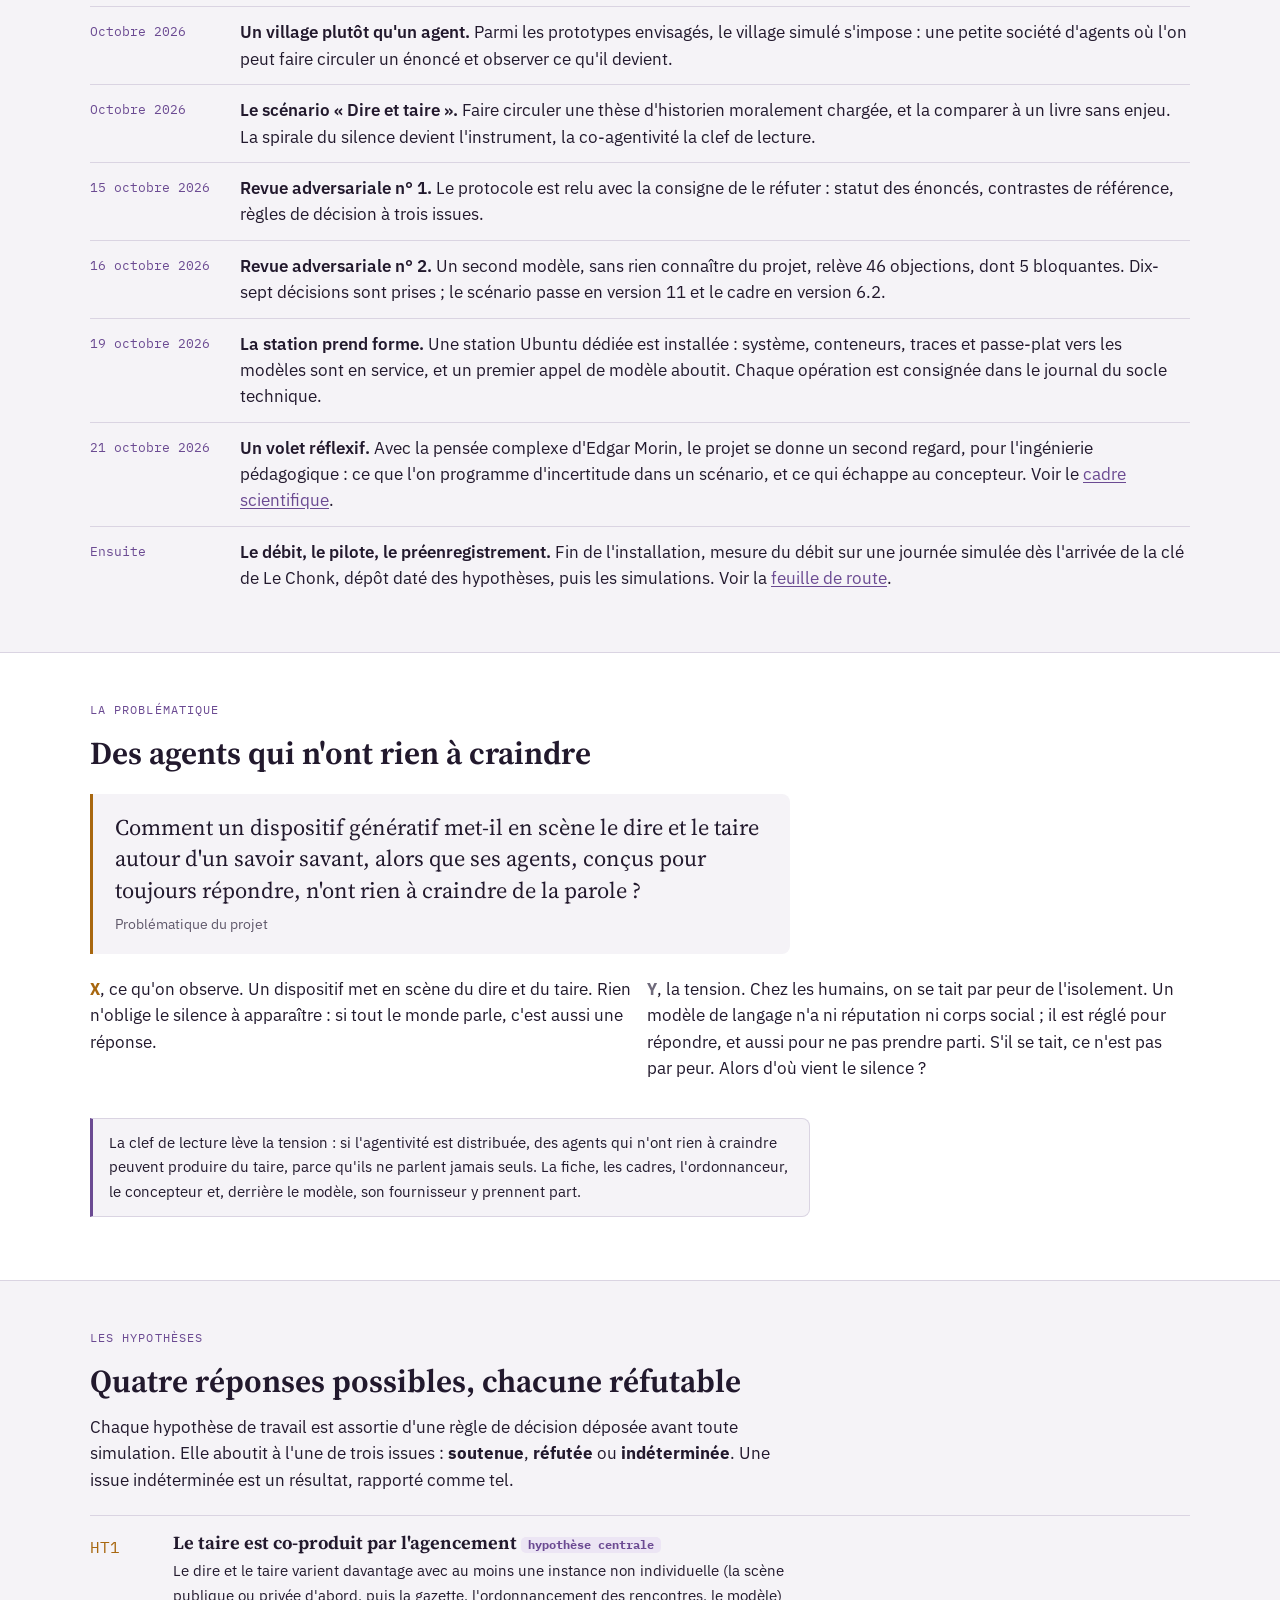
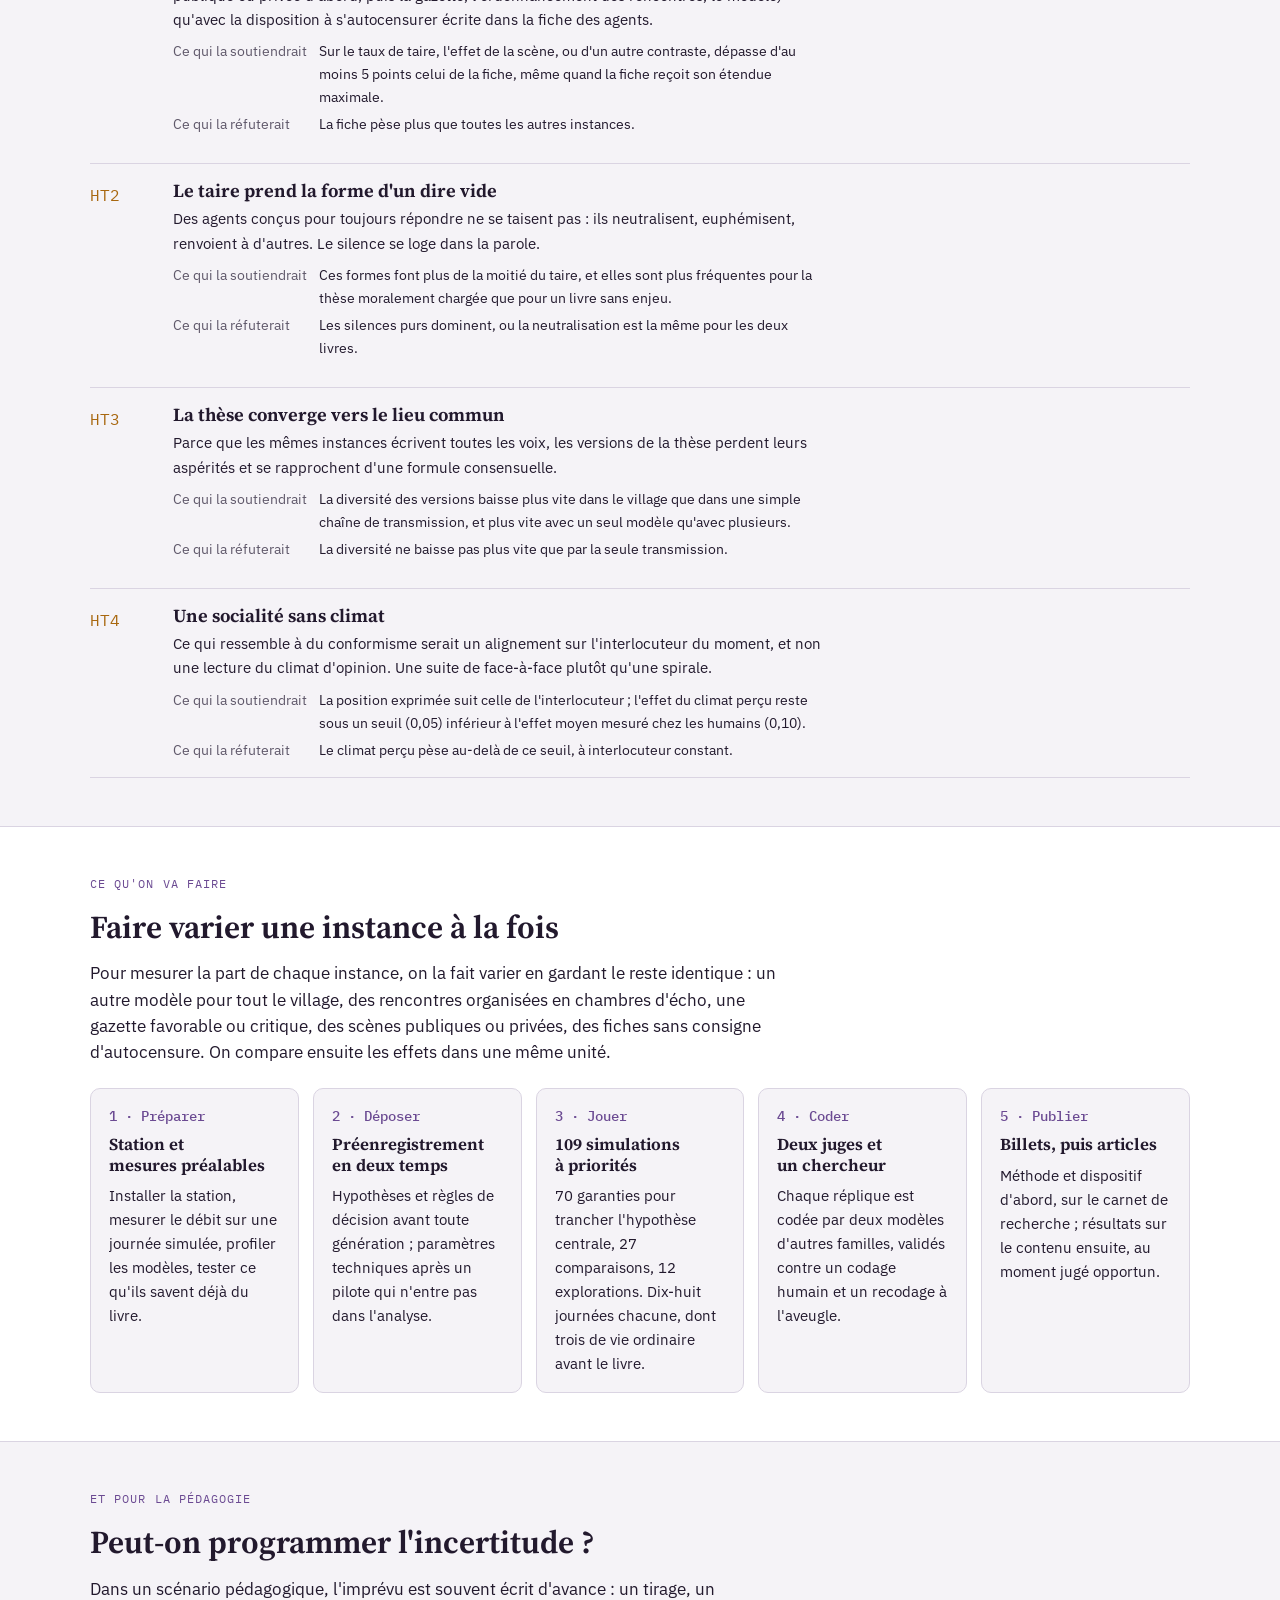
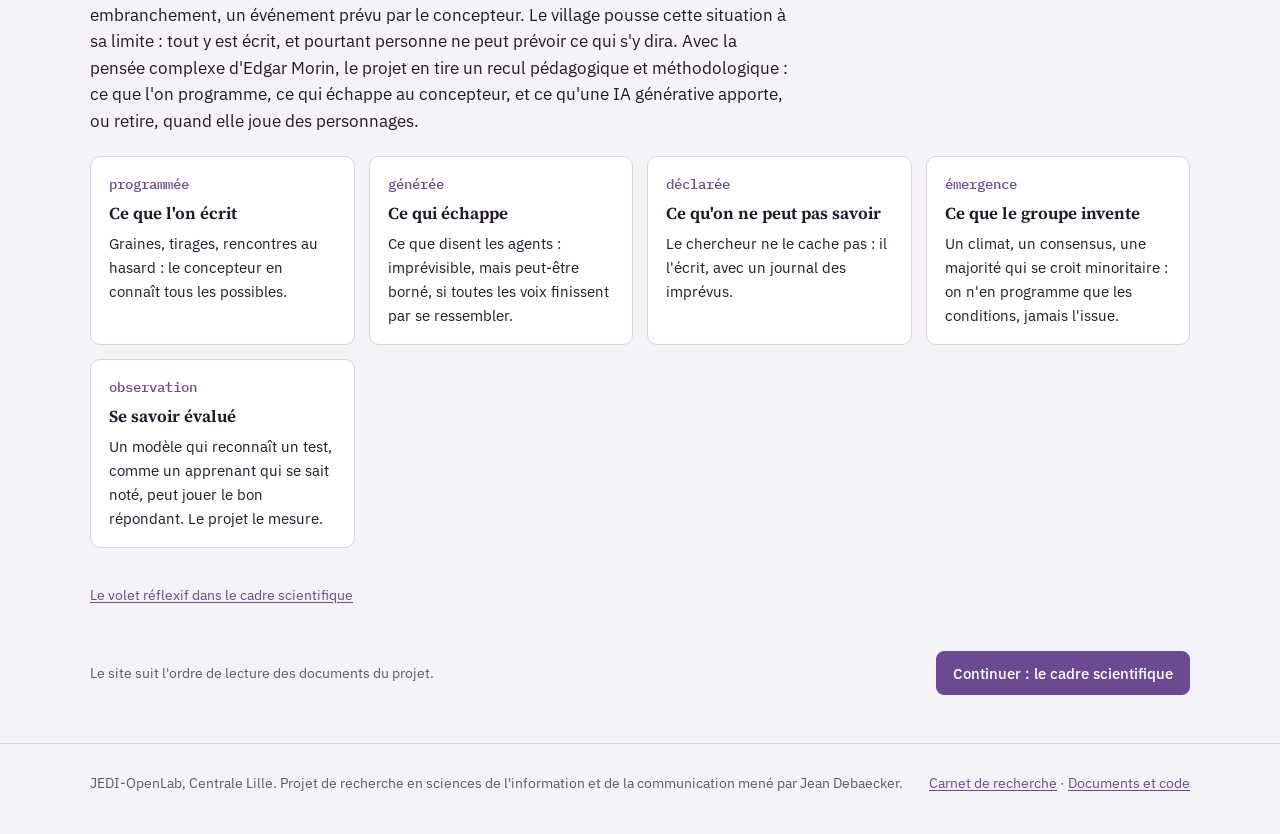
==== commit b8c8fdf5: "Précautions de publication sans référence à un calendrier électoral Le village n'est ni un modèle ni" ====
--- a/site/index.html
+++ b/site/index.html
@@ -158,7 +158,7 @@
       <div class="card"><span class="code">2 · Déposer</span><h3>Préenregistrement en deux temps</h3><p>Hypothèses et règles de décision avant toute génération ; paramètres techniques après un pilote qui n'entre pas dans l'analyse.</p></div>
       <div class="card"><span class="code">3 · Jouer</span><h3>109 simulations à priorités</h3><p>70 garanties pour trancher l'hypothèse centrale, 27 comparaisons, 12 explorations. Dix-huit journées chacune, dont trois de vie ordinaire avant le livre.</p></div>
       <div class="card"><span class="code">4 · Coder</span><h3>Deux juges et un chercheur</h3><p>Chaque réplique est codée par deux modèles d'autres familles, validés contre un codage humain et un recodage à l'aveugle.</p></div>
-      <div class="card"><span class="code">5 · Publier</span><h3>Billets, puis articles</h3><p>Méthode et dispositif d'abord, sur le carnet de recherche ; résultats sur le contenu après l'élection présidentielle de 2027.</p></div>
+      <div class="card"><span class="code">5 · Publier</span><h3>Billets, puis articles</h3><p>Méthode et dispositif d'abord, sur le carnet de recherche ; résultats sur le contenu ensuite, au moment jugé opportun.</p></div>
     </div>
   </div>
 </section>
